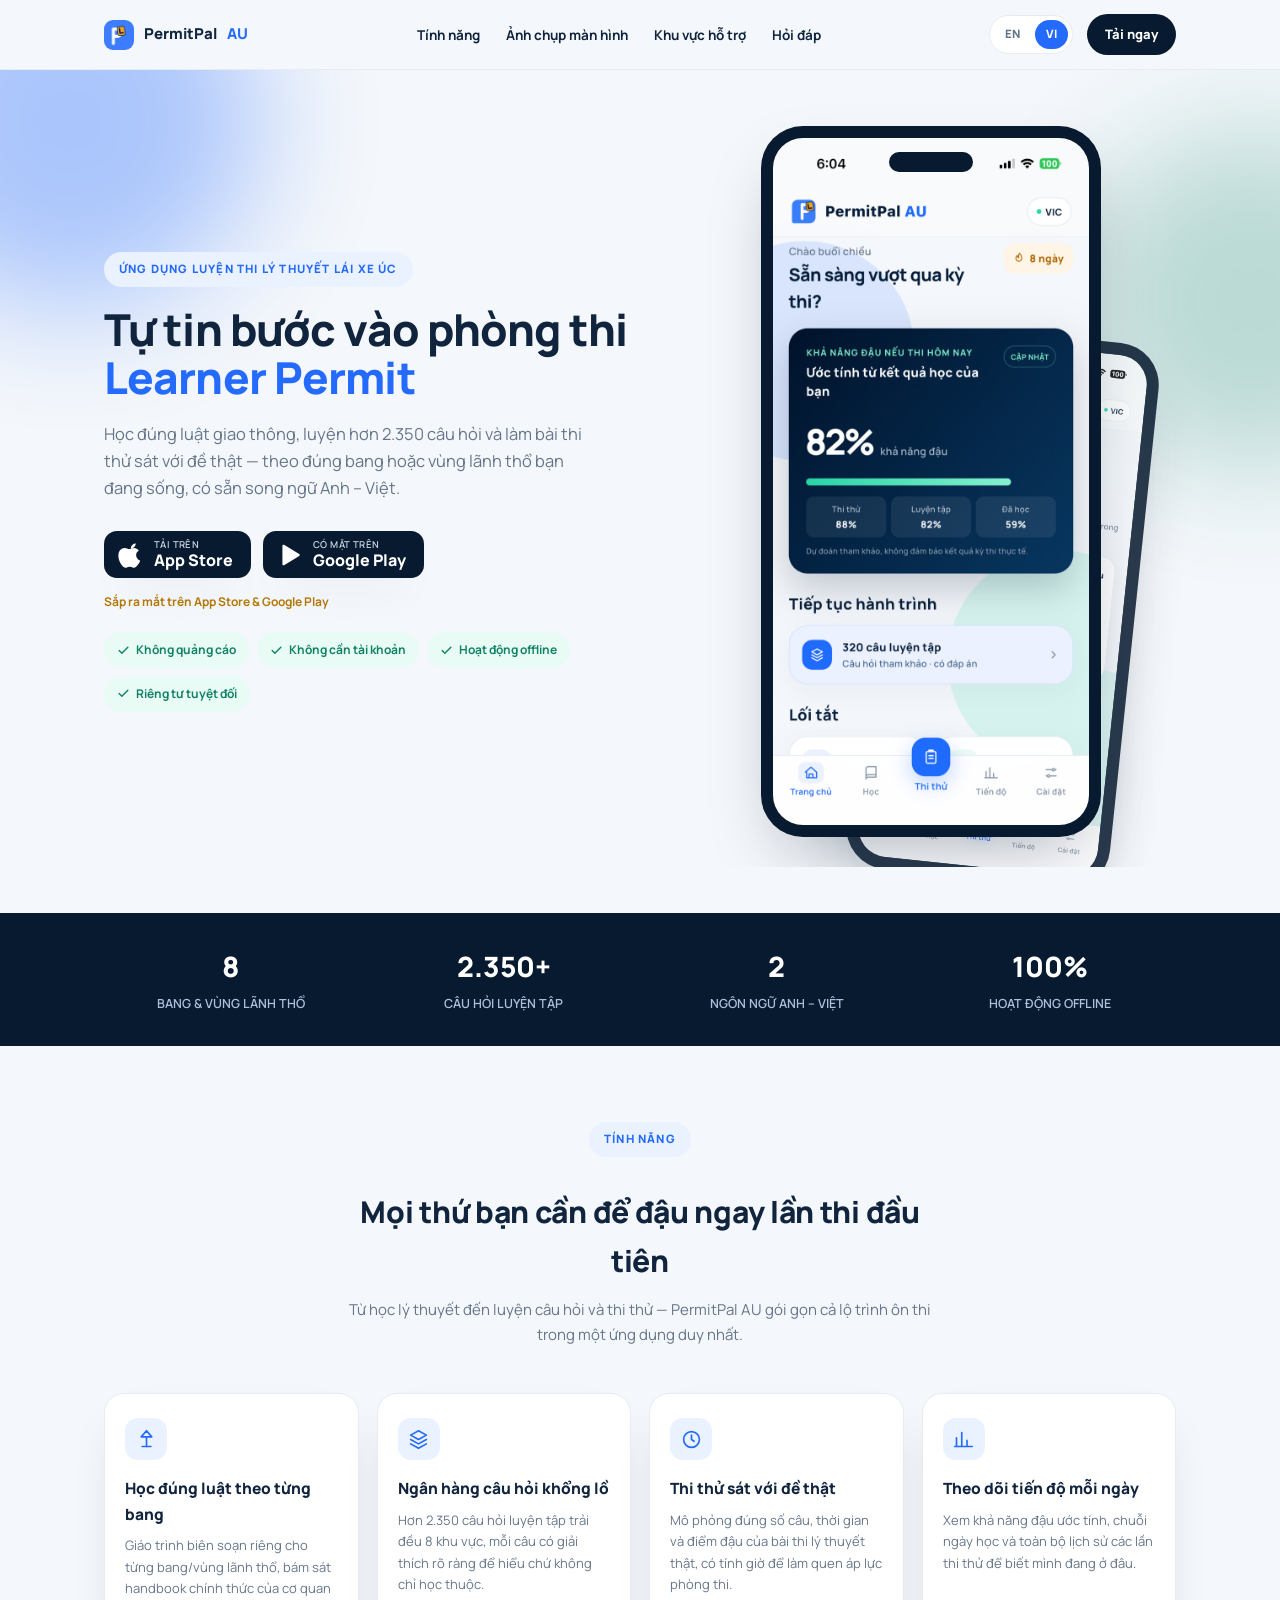
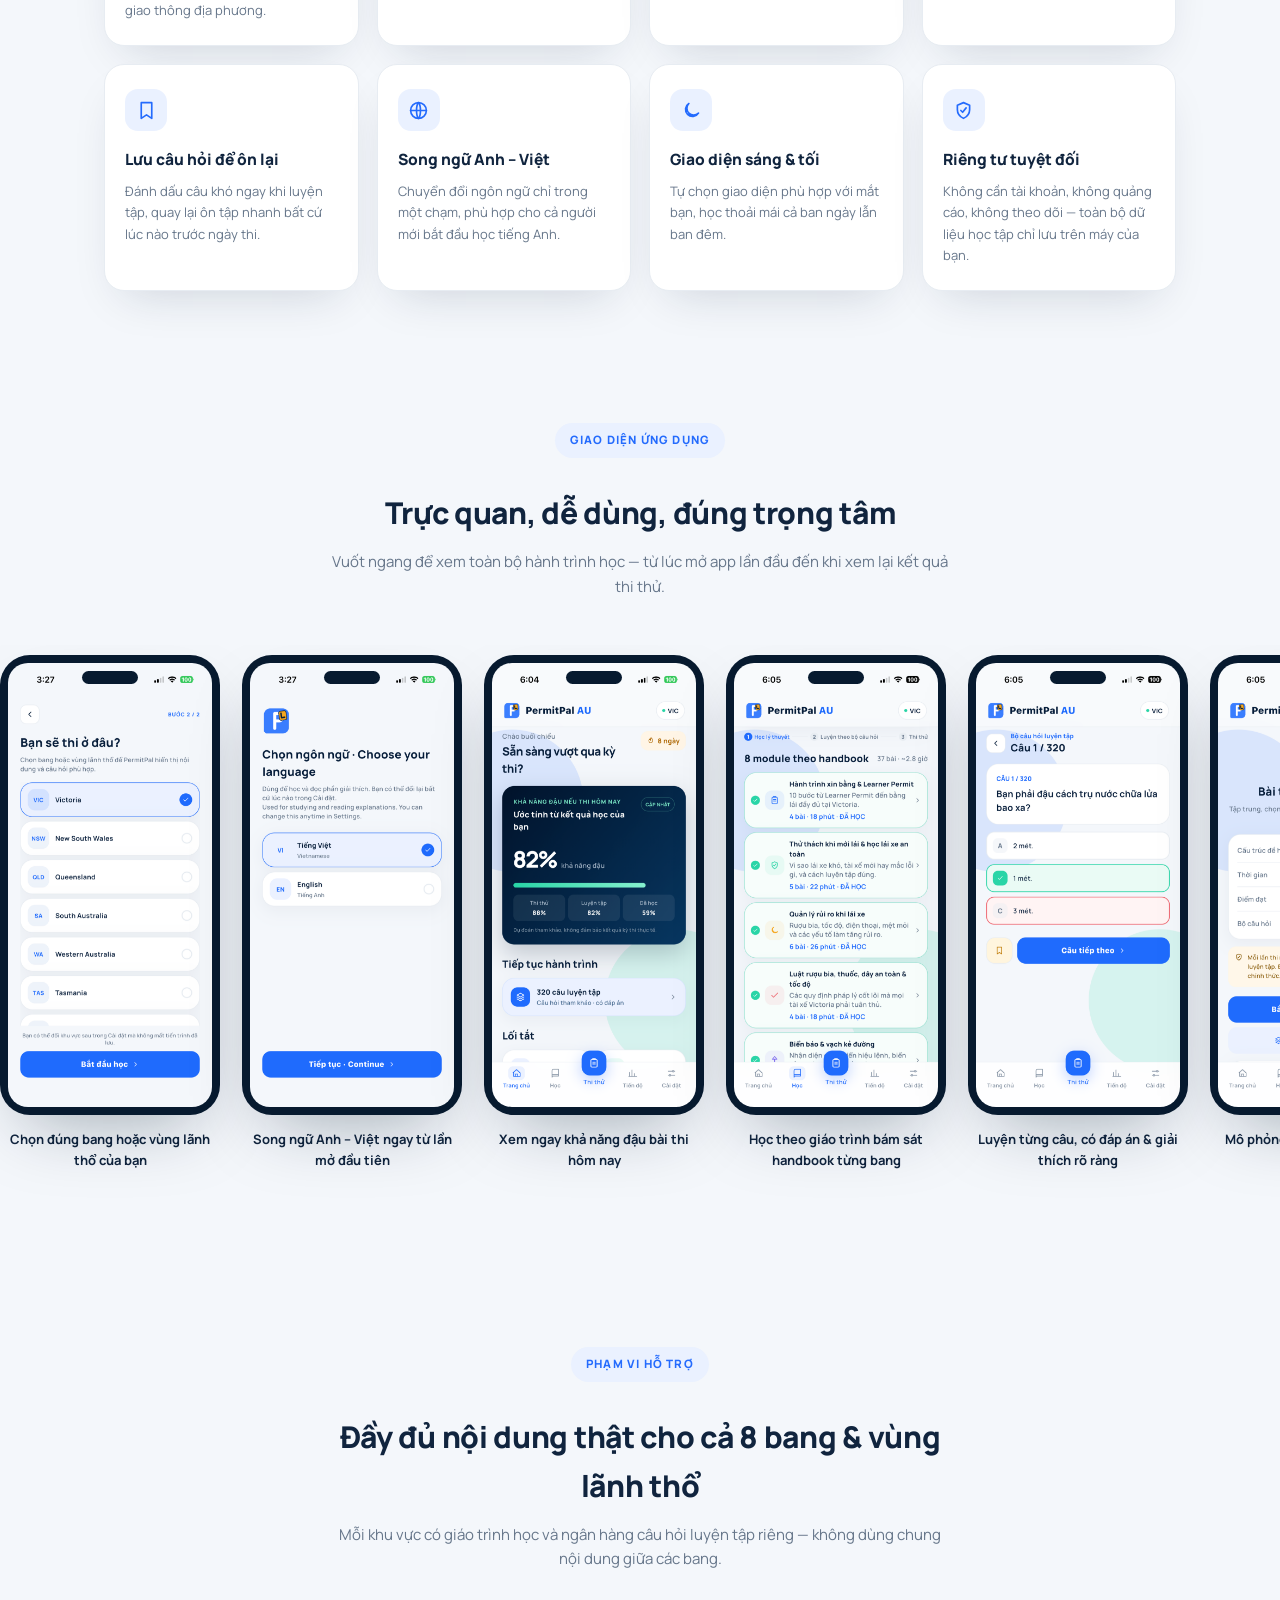
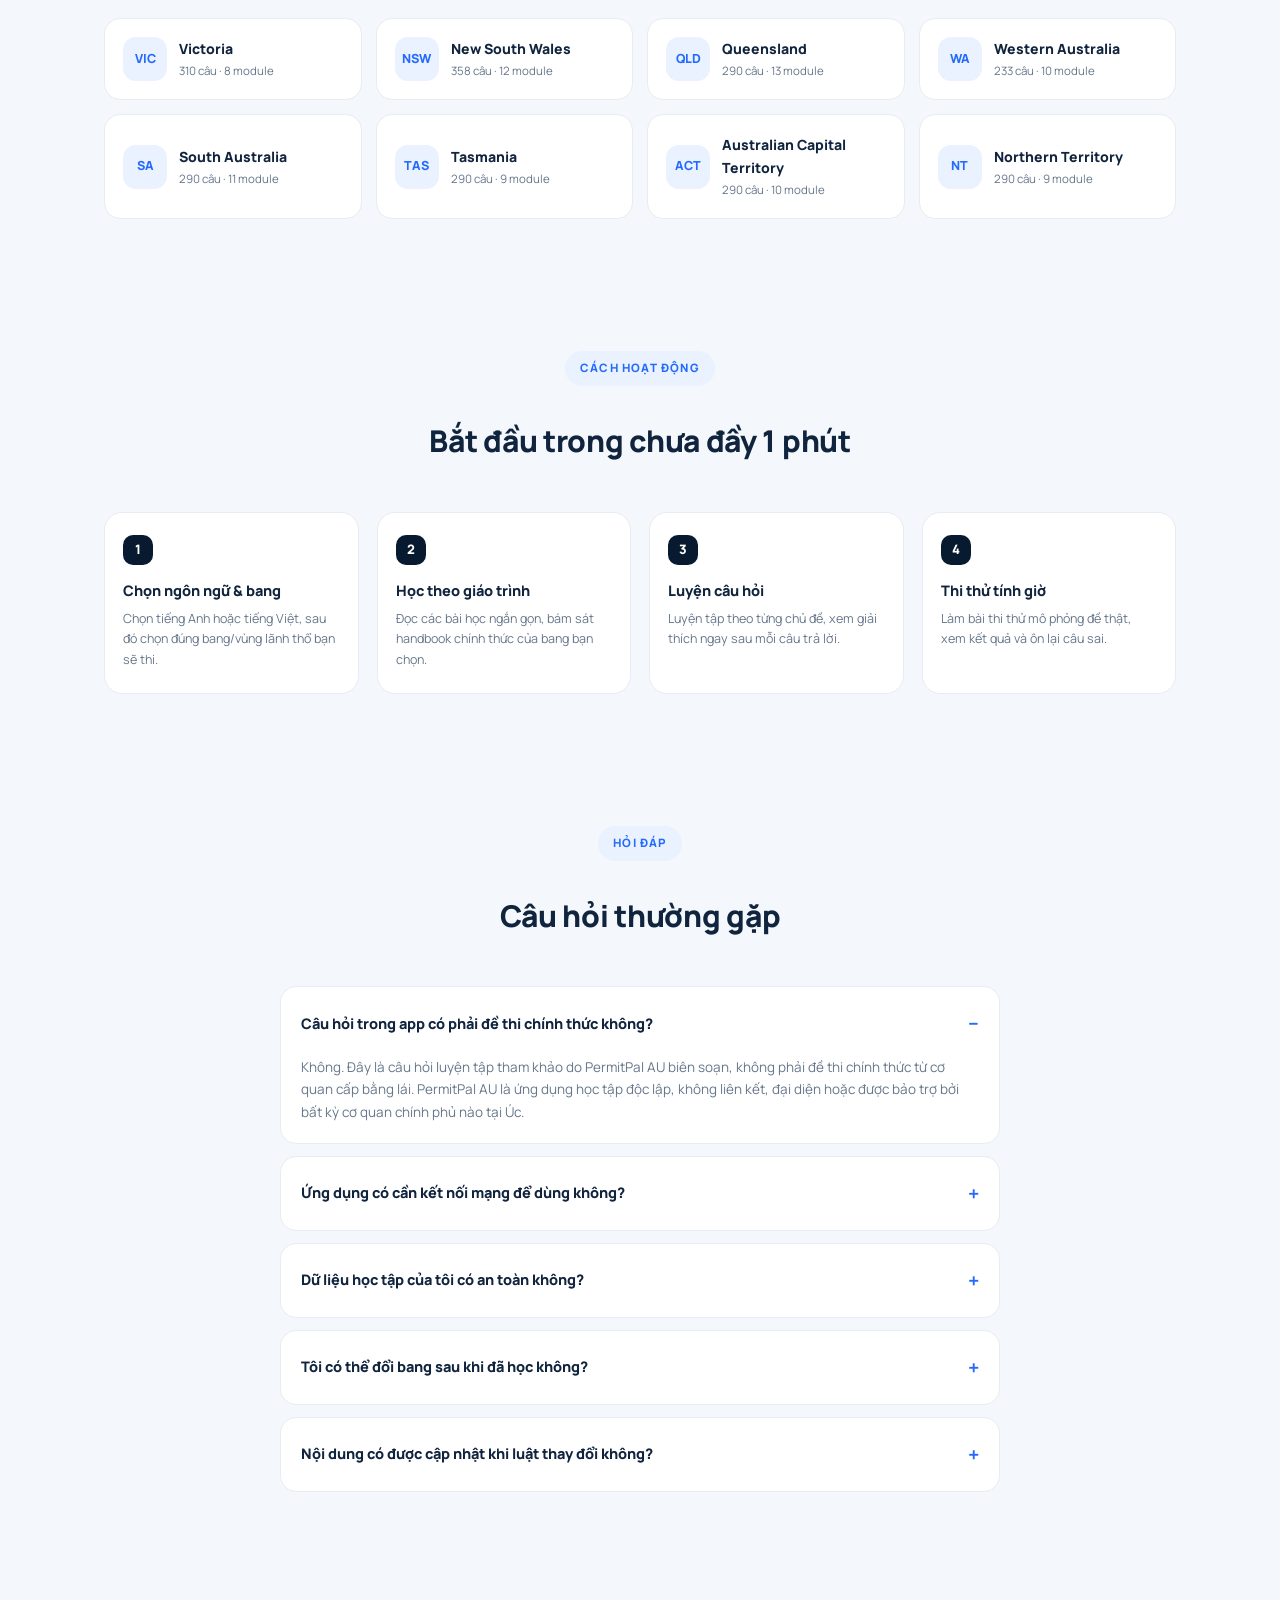
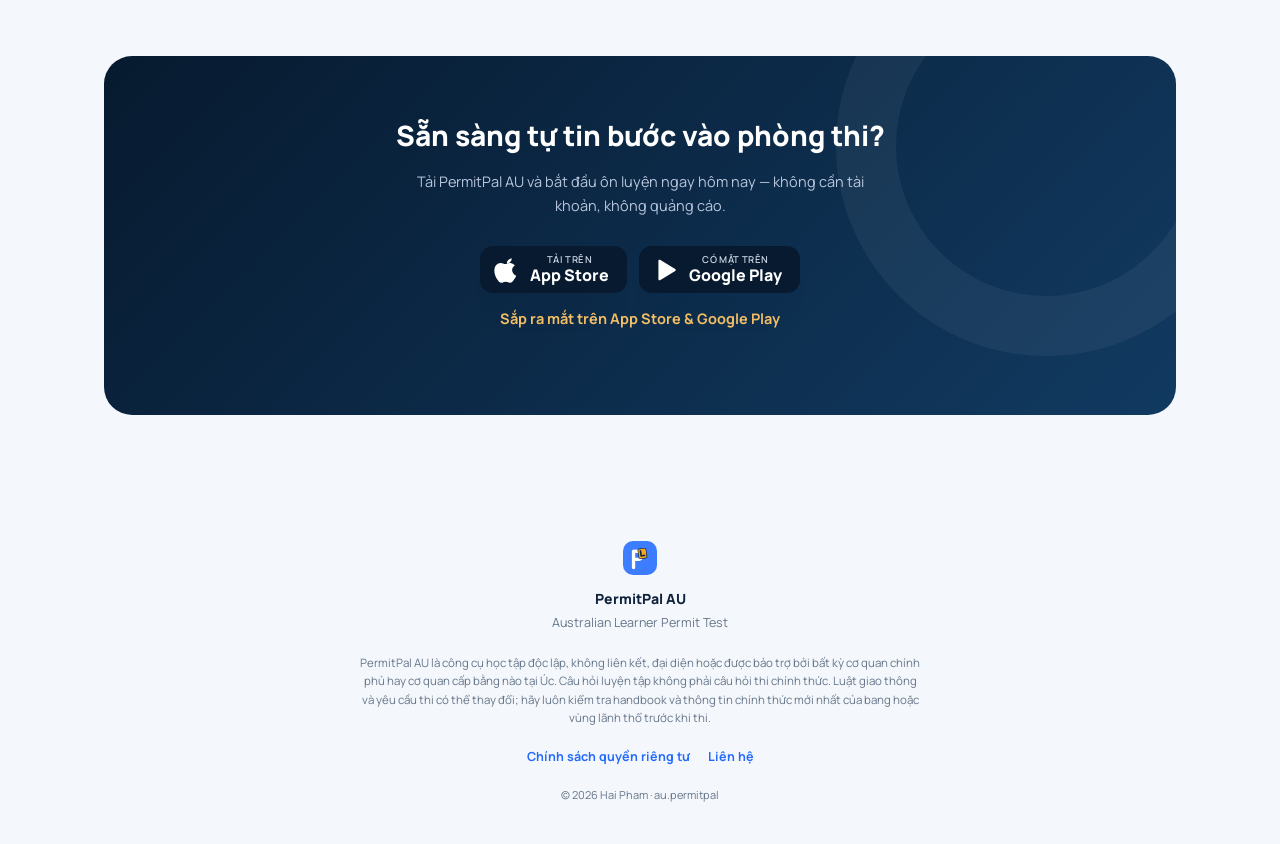
==== vi.html @ e9223318 "Init Landing page" ====
<!doctype html>
<html lang="vi">
  <head>
    <meta charset="UTF-8" />
    <meta name="viewport" content="width=device-width, initial-scale=1.0" />
    <meta
      name="description"
      content="PermitPal AU — ứng dụng học và luyện thi lý thuyết Learner Permit tại Úc, đầy đủ nội dung cho cả 8 bang & vùng lãnh thổ, song ngữ Anh–Việt, hoạt động offline."
    />
    <title>PermitPal AU — Luyện thi Learner Permit Úc, đúng bang, đúng luật</title>
    <link rel="icon" type="image/png" href="assets/logo.png" />
    <link rel="preconnect" href="https://fonts.googleapis.com" />
    <link rel="preconnect" href="https://fonts.gstatic.com" crossorigin />
    <link
      href="https://fonts.googleapis.com/css2?family=Manrope:wght@500;600;700;800&display=swap"
      rel="stylesheet"
    />
    <link rel="stylesheet" href="assets/style.css" />
  </head>
  <body>
    <header class="topbar">
      <div class="topbar-inner">
        <div class="brand">
          <img src="assets/logo.png" alt="PermitPal AU" />
          PermitPal <span class="au">AU</span>
        </div>
        <nav class="topnav">
          <a href="#features">Tính năng</a>
          <a href="#screenshots">Ảnh chụp màn hình</a>
          <a href="#regions">Khu vực hỗ trợ</a>
          <a href="#faq">Hỏi đáp</a>
        </nav>
        <div class="topbar-right">
          <div class="lang-switch">
            <a href="index.html">EN</a>
            <span class="active">VI</span>
          </div>
          <a href="#download" class="cta-small">Tải ngay</a>
        </div>
      </div>
    </header>

    <section class="hero">
      <div class="hero-blob b1"></div>
      <div class="hero-blob b2"></div>
      <div class="wrap hero-inner">
        <div class="hero-copy">
          <div class="eyebrow">ỨNG DỤNG LUYỆN THI LÝ THUYẾT LÁI XE ÚC</div>
          <h1>Tự tin bước vào phòng thi <span class="hl">Learner Permit</span></h1>
          <p class="subtitle">
            Học đúng luật giao thông, luyện hơn 2.350 câu hỏi và làm bài thi
            thử sát với đề thật — theo đúng bang hoặc vùng lãnh thổ bạn đang
            sống, có sẵn song ngữ Anh – Việt.
          </p>

          <div id="download" class="store-row">
            <a class="store-badge" href="#" aria-label="Tải trên App Store">
              <svg viewBox="0 0 24 24" fill="#fff">
                <path
                  d="M16.365 1.43c0 1.14-.462 2.222-1.213 3.03-.826.884-2.166 1.567-3.294 1.478-.135-1.117.45-2.277 1.166-3.043.826-.888 2.303-1.554 3.341-1.465zM20.5 17.2c-.552 1.276-.816 1.846-1.523 2.976-.988 1.58-2.38 3.55-4.107 3.565-1.537.014-1.933-.99-4.02-.978-2.086.012-2.522 1-4.06.985-1.728-.016-3.046-1.79-4.034-3.37C.13 16.32-.44 11.14 1.34 8.36c1.176-1.85 3.04-2.936 4.804-2.936 1.784 0 2.905 1 4.38 1 1.43 0 2.29-1 4.38-1 1.55 0 3.19.847 4.36 2.31-3.836 2.104-3.213 7.58 1.236 9.466z"
                />
              </svg>
              <span class="label">
                <span class="small">Tải trên</span>
                <span class="big">App Store</span>
              </span>
            </a>
            <a class="store-badge" href="#" aria-label="Tải trên Google Play">
              <svg viewBox="0 0 24 24" fill="#fff">
                <path
                  d="M5 3.5v17a1 1 0 0 0 1.5.87l14-8.5a1 1 0 0 0 0-1.74l-14-8.5A1 1 0 0 0 5 3.5Z"
                />
              </svg>
              <span class="label">
                <span class="small">Có mặt trên</span>
                <span class="big">Google Play</span>
              </span>
            </a>
          </div>
          <p class="store-note">Sắp ra mắt trên App Store &amp; Google Play</p>

          <div class="trust-row">
            <span class="trust-pill">
              <svg viewBox="0 0 24 24" fill="none" stroke="currentColor" stroke-width="2.6" stroke-linecap="round" stroke-linejoin="round"><path d="M20 6L9 17l-5-5"/></svg>
              Không quảng cáo
            </span>
            <span class="trust-pill">
              <svg viewBox="0 0 24 24" fill="none" stroke="currentColor" stroke-width="2.6" stroke-linecap="round" stroke-linejoin="round"><path d="M20 6L9 17l-5-5"/></svg>
              Không cần tài khoản
            </span>
            <span class="trust-pill">
              <svg viewBox="0 0 24 24" fill="none" stroke="currentColor" stroke-width="2.6" stroke-linecap="round" stroke-linejoin="round"><path d="M20 6L9 17l-5-5"/></svg>
              Hoạt động offline
            </span>
            <span class="trust-pill">
              <svg viewBox="0 0 24 24" fill="none" stroke="currentColor" stroke-width="2.6" stroke-linecap="round" stroke-linejoin="round"><path d="M20 6L9 17l-5-5"/></svg>
              Riêng tư tuyệt đối
            </span>
          </div>
        </div>

        <div class="hero-visual">
          <div class="phone-stack">
            <div class="phone behind">
              <img src="assets/screenshots-vi/exam.png" alt="Màn hình thi thử PermitPal AU" />
            </div>
            <div class="phone front">
              <img src="assets/screenshots-vi/home.png" alt="Màn hình trang chủ PermitPal AU với khả năng đậu ước tính" />
            </div>
          </div>
        </div>
      </div>
    </section>

    <div class="stats-strip">
      <div class="wrap">
        <div class="stat-item"><strong>8</strong><span>BANG &amp; VÙNG LÃNH THỔ</span></div>
        <div class="stat-item"><strong>2.350+</strong><span>CÂU HỎI LUYỆN TẬP</span></div>
        <div class="stat-item"><strong>2</strong><span>NGÔN NGỮ ANH – VIỆT</span></div>
        <div class="stat-item"><strong>100%</strong><span>HOẠT ĐỘNG OFFLINE</span></div>
      </div>
    </div>

    <section class="section" id="features">
      <div class="wrap">
        <div class="section-head">
          <div class="eyebrow">TÍNH NĂNG</div>
          <h2>Mọi thứ bạn cần để đậu ngay lần thi đầu tiên</h2>
          <p>
            Từ học lý thuyết đến luyện câu hỏi và thi thử — PermitPal AU gói
            gọn cả lộ trình ôn thi trong một ứng dụng duy nhất.
          </p>
        </div>
        <div class="feature-grid">
          <div class="feature-card">
            <div class="icon-chip">
              <svg viewBox="0 0 24 24" fill="none" stroke="currentColor" stroke-width="1.9" stroke-linecap="round" stroke-linejoin="round"><path d="M7 20h10M12 20V9"/><path d="m12 2 6 7H6l6-7Z"/></svg>
            </div>
            <h3>Học đúng luật theo từng bang</h3>
            <p>Giáo trình biên soạn riêng cho từng bang/vùng lãnh thổ, bám sát handbook chính thức của cơ quan giao thông địa phương.</p>
          </div>
          <div class="feature-card">
            <div class="icon-chip">
              <svg viewBox="0 0 24 24" fill="none" stroke="currentColor" stroke-width="1.9" stroke-linecap="round" stroke-linejoin="round"><path d="m12 2 9 5-9 5-9-5 9-5Z"/><path d="m3 12 9 5 9-5M3 17l9 5 9-5"/></svg>
            </div>
            <h3>Ngân hàng câu hỏi khổng lồ</h3>
            <p>Hơn 2.350 câu hỏi luyện tập trải đều 8 khu vực, mỗi câu có giải thích rõ ràng để hiểu chứ không chỉ học thuộc.</p>
          </div>
          <div class="feature-card">
            <div class="icon-chip">
              <svg viewBox="0 0 24 24" fill="none" stroke="currentColor" stroke-width="1.9" stroke-linecap="round" stroke-linejoin="round"><circle cx="12" cy="12" r="9"/><path d="M12 7v5l3 2"/></svg>
            </div>
            <h3>Thi thử sát với đề thật</h3>
            <p>Mô phỏng đúng số câu, thời gian và điểm đậu của bài thi lý thuyết thật, có tính giờ để làm quen áp lực phòng thi.</p>
          </div>
          <div class="feature-card">
            <div class="icon-chip">
              <svg viewBox="0 0 24 24" fill="none" stroke="currentColor" stroke-width="1.9" stroke-linecap="round" stroke-linejoin="round"><path d="M4 20V10M10 20V4M16 20v-7M22 20H2"/></svg>
            </div>
            <h3>Theo dõi tiến độ mỗi ngày</h3>
            <p>Xem khả năng đậu ước tính, chuỗi ngày học và toàn bộ lịch sử các lần thi thử để biết mình đang ở đâu.</p>
          </div>
          <div class="feature-card">
            <div class="icon-chip">
              <svg viewBox="0 0 24 24" fill="none" stroke="currentColor" stroke-width="1.9" stroke-linecap="round" stroke-linejoin="round"><path d="M6 3h12v18l-6-4-6 4V3Z"/></svg>
            </div>
            <h3>Lưu câu hỏi để ôn lại</h3>
            <p>Đánh dấu câu khó ngay khi luyện tập, quay lại ôn tập nhanh bất cứ lúc nào trước ngày thi.</p>
          </div>
          <div class="feature-card">
            <div class="icon-chip">
              <svg viewBox="0 0 24 24" fill="none" stroke="currentColor" stroke-width="1.9" stroke-linecap="round" stroke-linejoin="round"><circle cx="12" cy="12" r="9"/><path d="M3 12h18M12 3c3 3 3 15 0 18M12 3c-3 3-3 15 0 18"/></svg>
            </div>
            <h3>Song ngữ Anh – Việt</h3>
            <p>Chuyển đổi ngôn ngữ chỉ trong một chạm, phù hợp cho cả người mới bắt đầu học tiếng Anh.</p>
          </div>
          <div class="feature-card">
            <div class="icon-chip">
              <svg viewBox="0 0 24 24" fill="none" stroke="currentColor" stroke-width="1.9" stroke-linecap="round" stroke-linejoin="round"><path d="M20 15A8 8 0 1 1 9 4a7 7 0 0 0 11 11Z"/></svg>
            </div>
            <h3>Giao diện sáng &amp; tối</h3>
            <p>Tự chọn giao diện phù hợp với mắt bạn, học thoải mái cả ban ngày lẫn ban đêm.</p>
          </div>
          <div class="feature-card">
            <div class="icon-chip">
              <svg viewBox="0 0 24 24" fill="none" stroke="currentColor" stroke-width="1.9" stroke-linecap="round" stroke-linejoin="round"><path d="M12 3 5 6v5c0 5 3 8 7 10 4-2 7-5 7-10V6l-7-3Z"/><path d="m9 12 2 2 4-5"/></svg>
            </div>
            <h3>Riêng tư tuyệt đối</h3>
            <p>Không cần tài khoản, không quảng cáo, không theo dõi — toàn bộ dữ liệu học tập chỉ lưu trên máy của bạn.</p>
          </div>
        </div>
      </div>
    </section>

    <section class="section tight" id="screenshots">
      <div class="wrap">
        <div class="section-head">
          <div class="eyebrow">GIAO DIỆN ỨNG DỤNG</div>
          <h2>Trực quan, dễ dùng, đúng trọng tâm</h2>
          <p>Vuốt ngang để xem toàn bộ hành trình học — từ lúc mở app lần đầu đến khi xem lại kết quả thi thử.</p>
        </div>
      </div>
      <div class="showcase-scroll">
        <div class="showcase-item">
          <div class="phone"><img src="assets/screenshots-vi/region.png" alt="Chọn bang hoặc vùng lãnh thổ" /></div>
          <p>Chọn đúng bang hoặc vùng lãnh thổ của bạn</p>
        </div>
        <div class="showcase-item">
          <div class="phone"><img src="assets/screenshots-vi/language.png" alt="Chọn ngôn ngữ Anh hoặc Việt" /></div>
          <p>Song ngữ Anh – Việt ngay từ lần mở đầu tiên</p>
        </div>
        <div class="showcase-item">
          <div class="phone"><img src="assets/screenshots-vi/home.png" alt="Trang chủ hiển thị khả năng đậu" /></div>
          <p>Xem ngay khả năng đậu bài thi hôm nay</p>
        </div>
        <div class="showcase-item">
          <div class="phone"><img src="assets/screenshots-vi/learn.png" alt="Giáo trình học theo module" /></div>
          <p>Học theo giáo trình bám sát handbook từng bang</p>
        </div>
        <div class="showcase-item">
          <div class="phone"><img src="assets/screenshots-vi/question.png" alt="Câu hỏi luyện tập có đáp án" /></div>
          <p>Luyện từng câu, có đáp án &amp; giải thích rõ ràng</p>
        </div>
        <div class="showcase-item">
          <div class="phone"><img src="assets/screenshots-vi/exam.png" alt="Màn hình bắt đầu thi thử" /></div>
          <p>Mô phỏng đúng cấu trúc đề thi thật</p>
        </div>
        <div class="showcase-item">
          <div class="phone"><img src="assets/screenshots-vi/examtimer.png" alt="Làm bài thi thử có tính giờ" /></div>
          <p>Làm bài có tính giờ như thi thật</p>
        </div>
        <div class="showcase-item">
          <div class="phone"><img src="assets/screenshots-vi/history.png" alt="Lịch sử các lần thi thử" /></div>
          <p>Lưu lại toàn bộ lịch sử các lần thi thử</p>
        </div>
        <div class="showcase-item">
          <div class="phone"><img src="assets/screenshots-vi/progress.png" alt="Theo dõi tiến độ học tập" /></div>
          <p>Theo dõi tiến độ học mỗi ngày</p>
        </div>
        <div class="showcase-item">
          <div class="phone"><img src="assets/screenshots-vi/settings.png" alt="Cài đặt và quyền riêng tư" /></div>
          <p>Dữ liệu chỉ lưu trên máy — không tài khoản, không quảng cáo</p>
        </div>
      </div>
    </section>

    <section class="section" id="regions">
      <div class="wrap">
        <div class="section-head">
          <div class="eyebrow">PHẠM VI HỖ TRỢ</div>
          <h2>Đầy đủ nội dung thật cho cả 8 bang &amp; vùng lãnh thổ</h2>
          <p>Mỗi khu vực có giáo trình học và ngân hàng câu hỏi luyện tập riêng — không dùng chung nội dung giữa các bang.</p>
        </div>
        <div class="region-grid">
          <div class="region-chip"><div class="code">VIC</div><div><div class="name">Victoria</div><div class="meta">310 câu · 8 module</div></div></div>
          <div class="region-chip"><div class="code">NSW</div><div><div class="name">New South Wales</div><div class="meta">358 câu · 12 module</div></div></div>
          <div class="region-chip"><div class="code">QLD</div><div><div class="name">Queensland</div><div class="meta">290 câu · 13 module</div></div></div>
          <div class="region-chip"><div class="code">WA</div><div><div class="name">Western Australia</div><div class="meta">233 câu · 10 module</div></div></div>
          <div class="region-chip"><div class="code">SA</div><div><div class="name">South Australia</div><div class="meta">290 câu · 11 module</div></div></div>
          <div class="region-chip"><div class="code">TAS</div><div><div class="name">Tasmania</div><div class="meta">290 câu · 9 module</div></div></div>
          <div class="region-chip"><div class="code">ACT</div><div><div class="name">Australian Capital Territory</div><div class="meta">290 câu · 10 module</div></div></div>
          <div class="region-chip"><div class="code">NT</div><div><div class="name">Northern Territory</div><div class="meta">290 câu · 9 module</div></div></div>
        </div>
      </div>
    </section>

    <section class="section tight">
      <div class="wrap">
        <div class="section-head">
          <div class="eyebrow">CÁCH HOẠT ĐỘNG</div>
          <h2>Bắt đầu trong chưa đầy 1 phút</h2>
        </div>
        <div class="steps">
          <div class="step-card">
            <div class="num">1</div>
            <h3>Chọn ngôn ngữ &amp; bang</h3>
            <p>Chọn tiếng Anh hoặc tiếng Việt, sau đó chọn đúng bang/vùng lãnh thổ bạn sẽ thi.</p>
          </div>
          <div class="step-card">
            <div class="num">2</div>
            <h3>Học theo giáo trình</h3>
            <p>Đọc các bài học ngắn gọn, bám sát handbook chính thức của bang bạn chọn.</p>
          </div>
          <div class="step-card">
            <div class="num">3</div>
            <h3>Luyện câu hỏi</h3>
            <p>Luyện tập theo từng chủ đề, xem giải thích ngay sau mỗi câu trả lời.</p>
          </div>
          <div class="step-card">
            <div class="num">4</div>
            <h3>Thi thử tính giờ</h3>
            <p>Làm bài thi thử mô phỏng đề thật, xem kết quả và ôn lại câu sai.</p>
          </div>
        </div>
      </div>
    </section>

    <section class="section" id="faq">
      <div class="wrap">
        <div class="section-head">
          <div class="eyebrow">HỎI ĐÁP</div>
          <h2>Câu hỏi thường gặp</h2>
        </div>
        <div class="faq-list">
          <details class="faq-item" open>
            <summary>Câu hỏi trong app có phải đề thi chính thức không?</summary>
            <p>Không. Đây là câu hỏi luyện tập tham khảo do PermitPal AU biên soạn, không phải đề thi chính thức từ cơ quan cấp bằng lái. PermitPal AU là ứng dụng học tập độc lập, không liên kết, đại diện hoặc được bảo trợ bởi bất kỳ cơ quan chính phủ nào tại Úc.</p>
          </details>
          <details class="faq-item">
            <summary>Ứng dụng có cần kết nối mạng để dùng không?</summary>
            <p>Không. Toàn bộ nội dung học và ngân hàng câu hỏi được đóng gói sẵn trong ứng dụng ngay từ lúc cài đặt, hoạt động hoàn toàn ngoại tuyến — kể cả khi máy ở chế độ máy bay.</p>
          </details>
          <details class="faq-item">
            <summary>Dữ liệu học tập của tôi có an toàn không?</summary>
            <p>Có. Mọi tiến độ, câu đã lưu và kết quả thi chỉ lưu trên chính thiết bị của bạn — không có máy chủ nào lưu trữ hay theo dõi dữ liệu này. Xem chi tiết tại <a href="https://pnhai.github.io/apps/permitpal.au/privacy-policy.html" target="_blank" rel="noopener">Chính sách quyền riêng tư</a>.</p>
          </details>
          <details class="faq-item">
            <summary>Tôi có thể đổi bang sau khi đã học không?</summary>
            <p>Có. Bạn có thể đổi bang/vùng lãnh thổ bất cứ lúc nào trong mục Cài đặt mà không mất tiến độ đã học ở bang cũ.</p>
          </details>
          <details class="faq-item">
            <summary>Nội dung có được cập nhật khi luật thay đổi không?</summary>
            <p>Có. Chúng tôi cập nhật ngân hàng câu hỏi và nội dung học khi có thay đổi từ nguồn chính thức của từng bang/vùng lãnh thổ.</p>
          </details>
        </div>
      </div>
    </section>

    <section class="section">
      <div class="wrap">
        <div class="final-cta">
          <h2>Sẵn sàng tự tin bước vào phòng thi?</h2>
          <p>Tải PermitPal AU và bắt đầu ôn luyện ngay hôm nay — không cần tài khoản, không quảng cáo.</p>
          <div class="store-row">
            <a class="store-badge" href="#" aria-label="Tải trên App Store">
              <svg viewBox="0 0 24 24" fill="#fff">
                <path
                  d="M16.365 1.43c0 1.14-.462 2.222-1.213 3.03-.826.884-2.166 1.567-3.294 1.478-.135-1.117.45-2.277 1.166-3.043.826-.888 2.303-1.554 3.341-1.465zM20.5 17.2c-.552 1.276-.816 1.846-1.523 2.976-.988 1.58-2.38 3.55-4.107 3.565-1.537.014-1.933-.99-4.02-.978-2.086.012-2.522 1-4.06.985-1.728-.016-3.046-1.79-4.034-3.37C.13 16.32-.44 11.14 1.34 8.36c1.176-1.85 3.04-2.936 4.804-2.936 1.784 0 2.905 1 4.38 1 1.43 0 2.29-1 4.38-1 1.55 0 3.19.847 4.36 2.31-3.836 2.104-3.213 7.58 1.236 9.466z"
                />
              </svg>
              <span class="label">
                <span class="small">Tải trên</span>
                <span class="big">App Store</span>
              </span>
            </a>
            <a class="store-badge" href="#" aria-label="Tải trên Google Play">
              <svg viewBox="0 0 24 24" fill="#fff">
                <path
                  d="M5 3.5v17a1 1 0 0 0 1.5.87l14-8.5a1 1 0 0 0 0-1.74l-14-8.5A1 1 0 0 0 5 3.5Z"
                />
              </svg>
              <span class="label">
                <span class="small">Có mặt trên</span>
                <span class="big">Google Play</span>
              </span>
            </a>
          </div>
          <p class="store-note light">Sắp ra mắt trên App Store &amp; Google Play</p>
        </div>
      </div>
    </section>

    <footer>
      <div class="wrap">
        <img class="logo" src="assets/logo.png" alt="PermitPal AU" />
        <div class="app-name">PermitPal AU</div>
        <div class="tag">Australian Learner Permit Test</div>
        <p class="disclaimer">
          PermitPal AU là công cụ học tập độc lập, không liên kết, đại diện
          hoặc được bảo trợ bởi bất kỳ cơ quan chính phủ hay cơ quan cấp bằng
          nào tại Úc. Câu hỏi luyện tập không phải câu hỏi thi chính thức.
          Luật giao thông và yêu cầu thi có thể thay đổi; hãy luôn kiểm tra
          handbook và thông tin chính thức mới nhất của bang hoặc vùng lãnh
          thổ trước khi thi.
        </p>
        <div class="links">
          <a href="https://pnhai.github.io/apps/permitpal.au/privacy-policy.html" target="_blank" rel="noopener">Chính sách quyền riêng tư</a>
          <a href="mailto:haiphamcr@gmail.com">Liên hệ</a>
        </div>
        <div class="copyright">© 2026 Hai Pham · au.permitpal</div>
      </div>
    </footer>
  </body>
</html>
---- assets/style.css ----
:root {
  --bg: #f4f7fb;
  --surface: #ffffff;
  --ink: #10243e;
  --muted: #66768a;
  --line: #e7ecf2;
  --blue: #246bfd;
  --blue2: #eaf1ff;
  --mint: #118365;
  --mint2: #e9fbf5;
  --amber: #b5790a;
  --amber2: #fdf1dd;
  --red: #ef5d67;
  --navy: #071a2f;
  --navy2: #113a61;
  --shadow: 0 20px 45px -20px rgba(16, 36, 62, 0.18);
  --shadow-lg: 0 30px 70px -25px rgba(7, 26, 47, 0.35);
}
@media (prefers-color-scheme: dark) {
  :root:not([data-theme="light"]) {
    --bg: #07111f;
    --surface: #101f31;
    --ink: #edf4fc;
    --muted: #91a2b7;
    --line: #24374c;
    --blue: #5b8cff;
    --blue2: #162d4e;
    --mint: #35d6a5;
    --mint2: #102f2c;
    --amber: #f5c065;
    --amber2: #2c2410;
    --red: #ff8790;
    --navy: #0b1827;
    --navy2: #0f2c49;
    --shadow: 0 20px 45px -20px rgba(0, 0, 0, 0.55);
    --shadow-lg: 0 30px 70px -25px rgba(0, 0, 0, 0.6);
  }
}
:root[data-theme="dark"] {
  --bg: #07111f;
  --surface: #101f31;
  --ink: #edf4fc;
  --muted: #91a2b7;
  --line: #24374c;
  --blue: #5b8cff;
  --blue2: #162d4e;
  --mint: #35d6a5;
  --mint2: #102f2c;
  --amber: #f5c065;
  --amber2: #2c2410;
  --red: #ff8790;
  --navy: #0b1827;
  --navy2: #0f2c49;
  --shadow: 0 20px 45px -20px rgba(0, 0, 0, 0.55);
  --shadow-lg: 0 30px 70px -25px rgba(0, 0, 0, 0.6);
}

* { box-sizing: border-box; }
html { scroll-behavior: smooth; }

body {
  margin: 0;
  background: var(--bg);
  color: var(--ink);
  font-family: "Manrope", -apple-system, BlinkMacSystemFont, "Segoe UI", Roboto, Arial, sans-serif;
  line-height: 1.65;
  -webkit-font-smoothing: antialiased;
  overflow-x: hidden;
}

a { color: var(--blue); font-weight: 700; text-decoration: none; }
a:hover { text-decoration: underline; }
img { max-width: 100%; display: block; }

.wrap { max-width: 1120px; margin: 0 auto; padding: 0 24px; }

/* ---------- topbar ---------- */
.topbar {
  position: sticky;
  top: 0;
  z-index: 30;
  backdrop-filter: blur(10px);
  background: color-mix(in srgb, var(--bg) 86%, transparent);
  border-bottom: 1px solid var(--line);
}
.topbar-inner {
  max-width: 1120px;
  margin: 0 auto;
  padding: 14px 24px;
  display: flex;
  align-items: center;
  justify-content: space-between;
  gap: 16px;
}
.brand { display: flex; align-items: center; gap: 10px; font-weight: 800; font-size: 15px; }
.brand img { width: 30px; height: 30px; border-radius: 9px; }
.brand .au { color: var(--blue); }
.topnav { display: flex; align-items: center; gap: 26px; }
.topnav a { color: var(--ink); font-size: 13.5px; font-weight: 700; }
.topnav a:hover { color: var(--blue); text-decoration: none; }
.topbar-right { display: flex; align-items: center; gap: 14px; }
.lang-switch {
  display: flex;
  align-items: center;
  gap: 4px;
  background: var(--surface);
  border: 1px solid var(--line);
  border-radius: 999px;
  padding: 4px;
}
.lang-switch a, .lang-switch span {
  font-size: 11.5px;
  font-weight: 800;
  padding: 5px 11px;
  border-radius: 999px;
  color: var(--muted);
}
.lang-switch .active { background: var(--blue); color: #fff; }
.lang-switch a:hover { text-decoration: none; background: var(--blue2); color: var(--blue); }
.topbar .cta-small {
  background: var(--navy);
  color: #fff;
  font-size: 13px;
  font-weight: 800;
  padding: 10px 18px;
  border-radius: 999px;
}
.topbar .cta-small:hover { text-decoration: none; opacity: .9; }
@media (max-width: 760px) {
  .topnav { display: none; }
}
@media (max-width: 420px) {
  .topbar-inner { padding: 12px 16px; gap: 8px; }
  .brand { font-size: 13px; gap: 7px; }
  .brand img { width: 26px; height: 26px; }
  .topbar-right { gap: 8px; }
  .lang-switch a, .lang-switch span { padding: 5px 8px; font-size: 10.5px; }
  .topbar .cta-small { padding: 9px 13px; font-size: 12px; }
}

/* ---------- hero ---------- */
.hero { padding: 56px 0 30px; position: relative; overflow: hidden; }
.hero-blob {
  position: absolute;
  border-radius: 50%;
  filter: blur(60px);
  opacity: .35;
  z-index: 0;
}
.hero-blob.b1 { width: 380px; height: 380px; background: var(--blue); top: -140px; left: -120px; }
.hero-blob.b2 { width: 340px; height: 340px; background: var(--mint); top: 60px; right: -140px; opacity: .25; }
.hero-inner {
  position: relative;
  z-index: 1;
  display: grid;
  grid-template-columns: 1.05fr 0.95fr;
  gap: 40px;
  align-items: center;
}
/* Grid items default to min-width:auto (= their content's min-content width),
   which stops them shrinking below that and forces the row to overflow
   instead of wrapping text on narrow screens. min-width:0 lets them shrink. */
.hero-inner > div { min-width: 0; }
@media (max-width: 900px) {
  .hero-inner { grid-template-columns: minmax(0, 1fr); text-align: center; }
  .hero-blob.b2 { display: none; }
}

.eyebrow {
  display: inline-flex;
  align-items: center;
  gap: 6px;
  font-size: 11.5px;
  font-weight: 800;
  letter-spacing: 1.2px;
  color: var(--blue);
  background: var(--blue2);
  padding: 8px 15px;
  border-radius: 999px;
  margin-bottom: 18px;
}
.hero h1 {
  font-size: 44px;
  font-weight: 800;
  line-height: 1.1;
  letter-spacing: -0.02em;
  margin: 0 0 18px;
}
.hero h1 .hl { color: var(--blue); }
.hero .subtitle {
  font-size: 16.5px;
  color: var(--muted);
  max-width: 480px;
  margin: 0 0 30px;
}
@media (max-width: 900px) {
  .hero h1 { font-size: 34px; }
  .hero .subtitle { margin: 0 auto 30px; }
}

.store-row { display: flex; gap: 12px; flex-wrap: wrap; margin-bottom: 14px; }
@media (max-width: 900px) { .store-row { justify-content: center; } }

.store-badge {
  display: inline-flex;
  align-items: center;
  gap: 10px;
  background: var(--navy);
  color: #fff;
  border-radius: 13px;
  padding: 9px 18px 9px 14px;
  box-shadow: var(--shadow);
  transition: transform .15s ease, opacity .15s ease;
  position: relative;
}
.store-badge:hover { transform: translateY(-2px); text-decoration: none; opacity: .92; }
.store-badge svg { width: 26px; height: 26px; flex: none; }
.store-badge .label { display: flex; flex-direction: column; line-height: 1.15; }
.store-badge .label .small { font-size: 9.5px; font-weight: 600; color: #c9d4e3; text-transform: uppercase; letter-spacing: .4px; }
.store-badge .label .big { font-size: 16px; font-weight: 800; }
.store-note {
  font-size: 12px;
  font-weight: 700;
  color: var(--amber);
  margin: 2px 0 0;
}
.store-note.light { color: #f5c065; }
@media (max-width: 900px) { .store-note { text-align: center; } }

.trust-row {
  display: flex;
  flex-wrap: wrap;
  gap: 8px;
  margin-top: 20px;
}
@media (max-width: 900px) { .trust-row { justify-content: center; } }
.trust-pill {
  display: flex;
  align-items: center;
  gap: 6px;
  font-size: 12px;
  font-weight: 700;
  color: var(--mint);
  background: var(--mint2);
  padding: 8px 13px;
  border-radius: 999px;
}
.trust-pill svg { width: 13px; height: 13px; flex: none; }

/* ---------- phone frame ---------- */
.hero-visual { position: relative; display: flex; justify-content: center; }
.phone-stack { position: relative; width: 100%; max-width: 340px; }
.phone {
  position: relative;
  background: var(--navy);
  border-radius: 42px;
  padding: 12px;
  box-shadow: var(--shadow-lg);
}
.phone img { border-radius: 30px; display: block; width: 100%; }
.phone::before {
  content: "";
  position: absolute;
  top: 26px;
  left: 50%;
  transform: translateX(-50%);
  width: 84px;
  height: 20px;
  background: var(--navy);
  border-radius: 999px;
  z-index: 2;
}
.phone.behind {
  position: absolute;
  width: 78%;
  right: -10%;
  bottom: -6%;
  z-index: 0;
  opacity: .85;
  transform: rotate(6deg);
}
.phone.front { position: relative; z-index: 1; }

/* ---------- stats strip ---------- */
.stats-strip {
  background: var(--navy);
  color: #fff;
  padding: 30px 0;
  margin-top: 46px;
}
.stats-strip .wrap {
  display: grid;
  grid-template-columns: repeat(4, 1fr);
  gap: 20px;
  text-align: center;
}
@media (max-width: 700px) {
  .stats-strip .wrap { grid-template-columns: repeat(2, 1fr); }
}
.stat-item strong { display: block; font-size: 28px; font-weight: 800; }
.stat-item span { font-size: 12.5px; color: #aebedb; font-weight: 600; }

/* ---------- section heading ---------- */
.section { padding: 76px 0; }
.section.tight { padding: 56px 0; }
.section-head { text-align: center; max-width: 620px; margin: 0 auto 46px; }
.section-head h2 { font-size: 30px; font-weight: 800; margin: 12px 0 12px; letter-spacing: -0.01em; }
.section-head p { color: var(--muted); font-size: 15px; margin: 0; }

/* ---------- features ---------- */
.feature-grid {
  display: grid;
  grid-template-columns: repeat(4, 1fr);
  gap: 18px;
}
.feature-grid > *, .region-grid > *, .steps > * { min-width: 0; }
@media (max-width: 980px) { .feature-grid { grid-template-columns: repeat(2, 1fr); } }
@media (max-width: 560px) { .feature-grid { grid-template-columns: 1fr; } }
.feature-card {
  background: var(--surface);
  border: 1px solid var(--line);
  border-radius: 20px;
  padding: 24px 20px;
  box-shadow: var(--shadow);
}
.feature-card .icon-chip {
  width: 42px; height: 42px;
  border-radius: 13px;
  background: var(--blue2);
  color: var(--blue);
  display: flex; align-items: center; justify-content: center;
  margin-bottom: 16px;
}
.feature-card .icon-chip svg { width: 21px; height: 21px; }
.feature-card h3 { font-size: 15.5px; font-weight: 800; margin: 0 0 8px; }
.feature-card p { font-size: 13px; color: var(--muted); margin: 0; }

/* ---------- showcase ---------- */
.showcase-scroll {
  display: flex;
  gap: 22px;
  overflow-x: auto;
  padding: 10px 24px 30px;
  scroll-snap-type: x mandatory;
  -webkit-overflow-scrolling: touch;
}
.showcase-scroll::-webkit-scrollbar { height: 8px; }
.showcase-scroll::-webkit-scrollbar-thumb { background: var(--line); border-radius: 99px; }
.showcase-item {
  flex: none;
  width: 220px;
  scroll-snap-align: start;
  text-align: center;
}
.showcase-item .phone { padding: 8px; border-radius: 30px; }
.showcase-item .phone img { border-radius: 20px; }
.showcase-item .phone::before { top: 16px; width: 56px; height: 13px; }
.showcase-item p {
  margin-top: 14px;
  font-size: 13px;
  font-weight: 700;
  color: var(--ink);
  padding: 0 6px;
}

/* ---------- regions ---------- */
.region-grid {
  display: grid;
  grid-template-columns: repeat(4, 1fr);
  gap: 14px;
}
@media (max-width: 760px) { .region-grid { grid-template-columns: repeat(2, 1fr); } }
.region-chip {
  background: var(--surface);
  border: 1px solid var(--line);
  border-radius: 16px;
  padding: 18px;
  display: flex;
  align-items: center;
  gap: 12px;
}
.region-chip > div:last-child { min-width: 0; }
.region-chip .code {
  width: 44px; height: 44px;
  border-radius: 13px;
  background: var(--blue2);
  color: var(--blue);
  font-weight: 800;
  font-size: 12.5px;
  display: flex; align-items: center; justify-content: center;
  flex: none;
}
.region-chip .name { font-weight: 800; font-size: 14px; }
.region-chip .meta { font-size: 11.5px; color: var(--muted); margin-top: 2px; }

/* ---------- how it works ---------- */
.steps {
  display: grid;
  grid-template-columns: repeat(4, 1fr);
  gap: 18px;
  counter-reset: step;
}
@media (max-width: 900px) { .steps { grid-template-columns: repeat(2, 1fr); } }
@media (max-width: 560px) { .steps { grid-template-columns: 1fr; } }
.step-card {
  background: var(--surface);
  border: 1px solid var(--line);
  border-radius: 18px;
  padding: 22px 18px;
  position: relative;
}
.step-card .num {
  width: 30px; height: 30px;
  border-radius: 10px;
  background: var(--navy);
  color: #fff;
  font-weight: 800;
  font-size: 13px;
  display: flex; align-items: center; justify-content: center;
  margin-bottom: 14px;
}
.step-card h3 { font-size: 14.5px; font-weight: 800; margin: 0 0 6px; }
.step-card p { font-size: 12.5px; color: var(--muted); margin: 0; }

/* ---------- faq ---------- */
.faq-list { max-width: 720px; margin: 0 auto; }
.faq-item {
  background: var(--surface);
  border: 1px solid var(--line);
  border-radius: 16px;
  padding: 4px 20px;
  margin-bottom: 12px;
}
.faq-item summary {
  cursor: pointer;
  list-style: none;
  padding: 16px 0;
  font-weight: 800;
  font-size: 14.5px;
  display: flex;
  align-items: center;
  justify-content: space-between;
  gap: 12px;
}
.faq-item summary::-webkit-details-marker { display: none; }
.faq-item summary::after {
  content: "+";
  font-size: 20px;
  font-weight: 700;
  color: var(--blue);
  flex: none;
}
.faq-item[open] summary::after { content: "\2212"; }
.faq-item p { font-size: 13.5px; color: var(--muted); margin: 0 0 16px; }

/* ---------- final CTA ---------- */
.final-cta {
  background: linear-gradient(135deg, var(--navy), var(--navy2));
  border-radius: 28px;
  padding: 56px 40px;
  text-align: center;
  color: #fff;
  position: relative;
  overflow: hidden;
}
.final-cta::after {
  content: "";
  position: absolute;
  width: 300px; height: 300px;
  border-radius: 50%;
  border: 60px solid rgba(255,255,255,.05);
  top: -120px; right: -80px;
}
.final-cta h2 { font-size: 28px; font-weight: 800; margin: 0 0 12px; }
.final-cta p { color: #b9c6dc; font-size: 14.5px; max-width: 460px; margin: 0 auto 28px; }
.final-cta .store-row { justify-content: center; }

/* ---------- footer ---------- */
footer { padding: 50px 0 40px; text-align: center; }
footer img.logo { width: 34px; height: 34px; border-radius: 10px; margin: 0 auto 12px; }
footer .app-name { font-weight: 800; font-size: 14px; }
footer .tag { font-size: 12.5px; color: var(--muted); margin-top: 3px; }
footer .disclaimer {
  max-width: 560px;
  margin: 20px auto 0;
  font-size: 11.5px;
  color: var(--muted);
  line-height: 1.6;
}
footer .links { margin-top: 20px; font-size: 12.5px; display: flex; gap: 18px; justify-content: center; flex-wrap: wrap; }
footer .copyright { margin-top: 18px; font-size: 11px; color: var(--muted); }
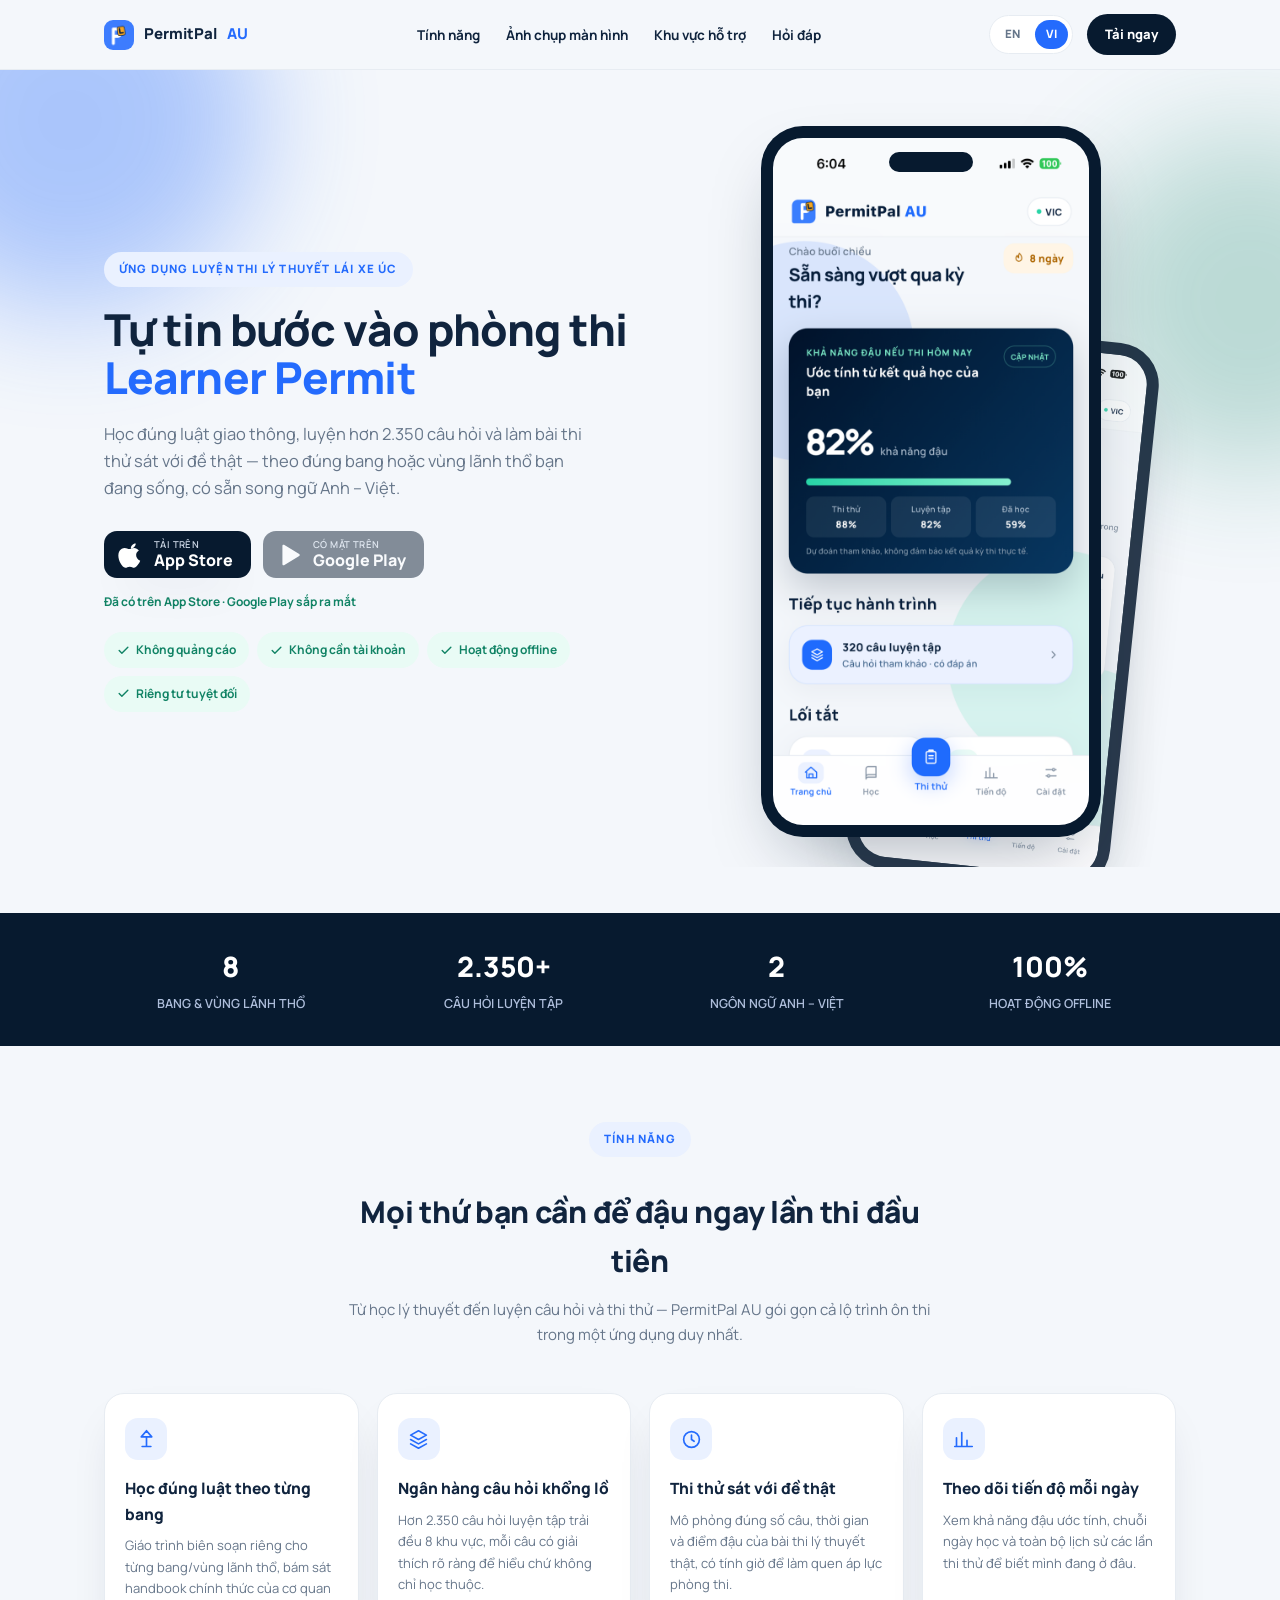
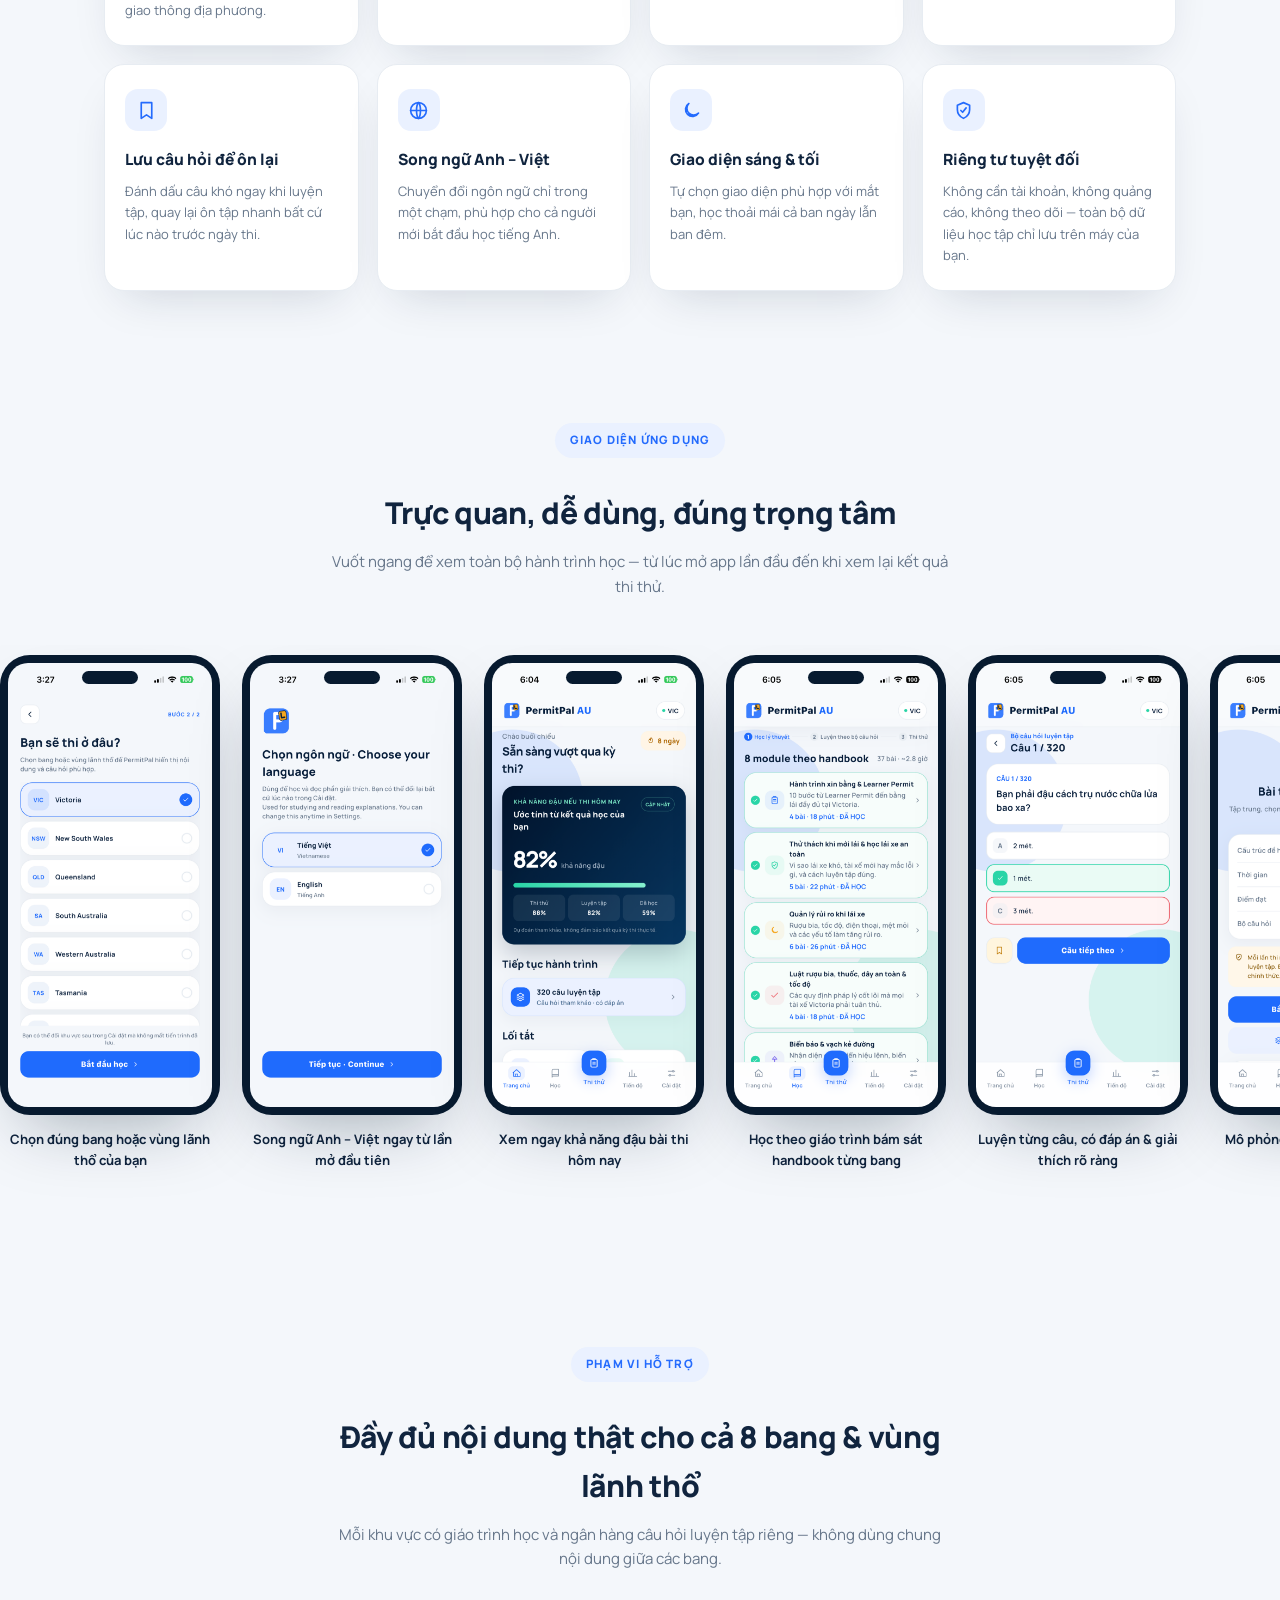
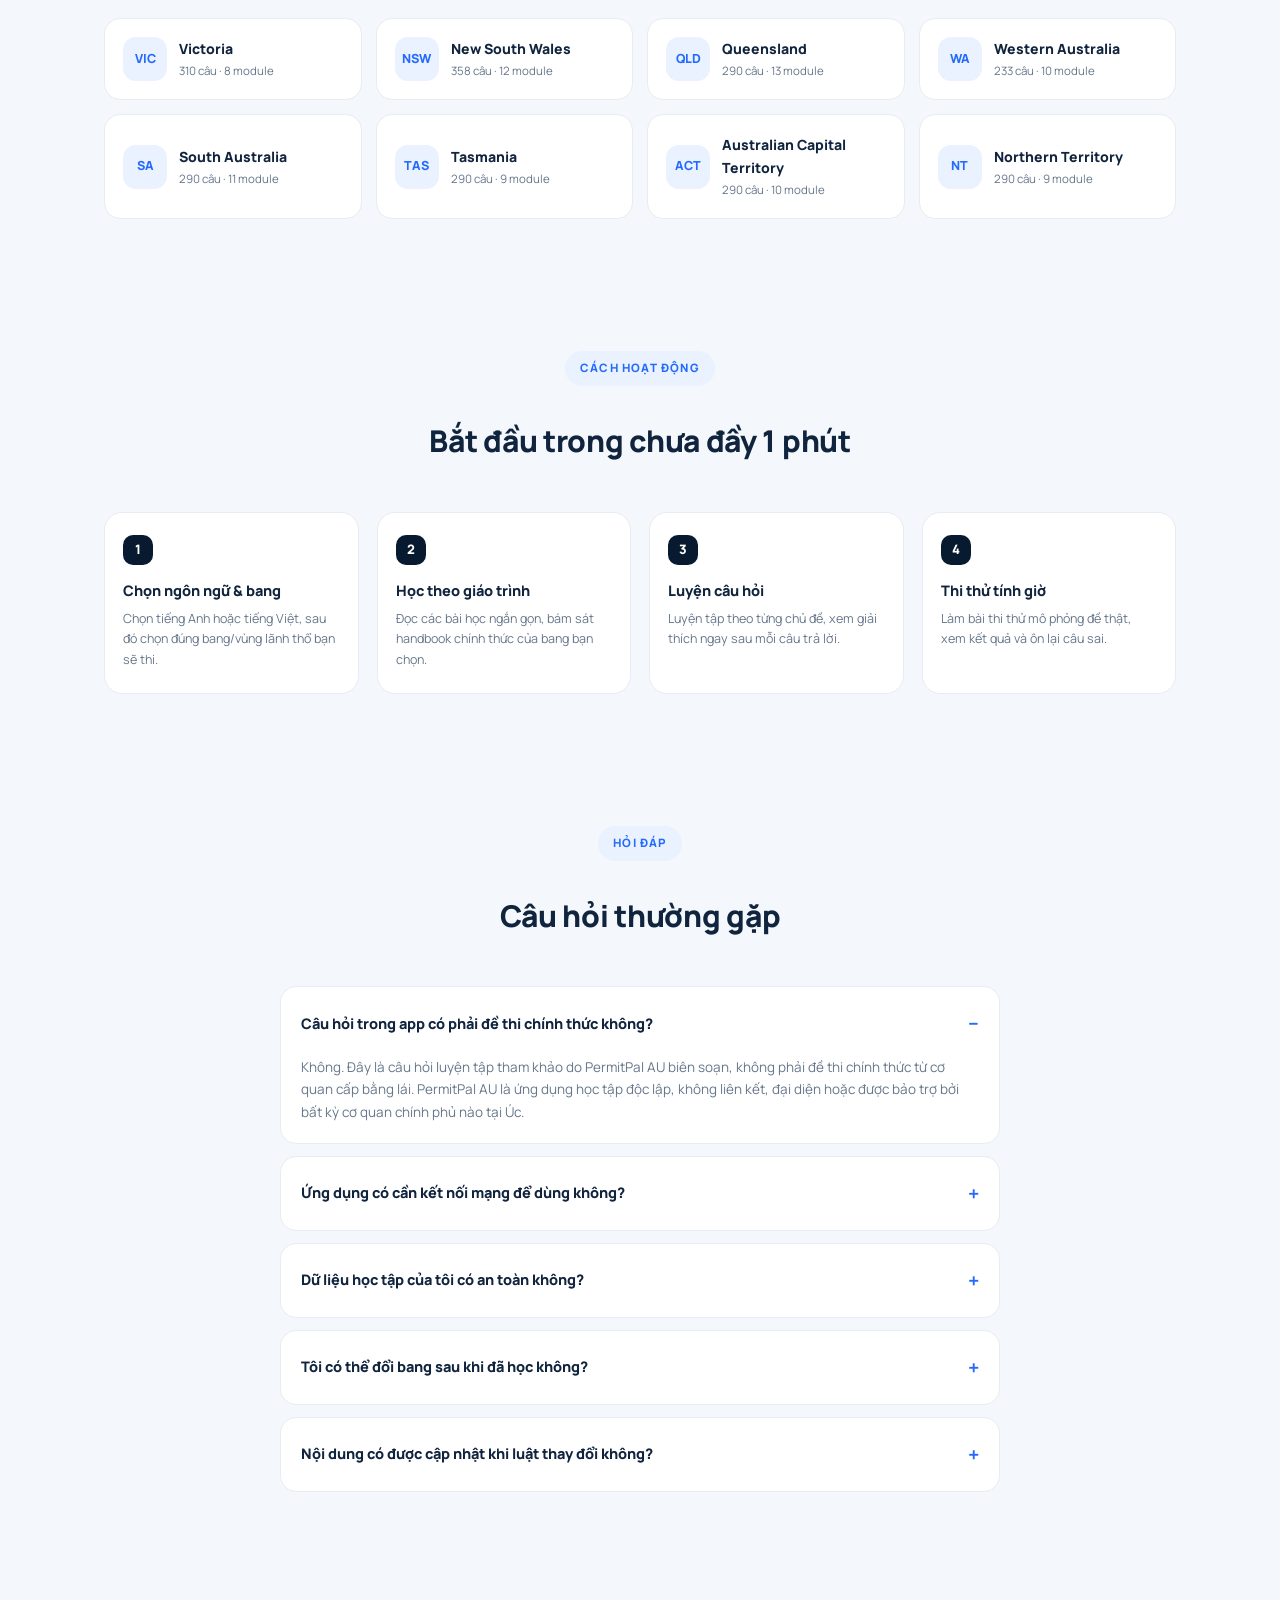
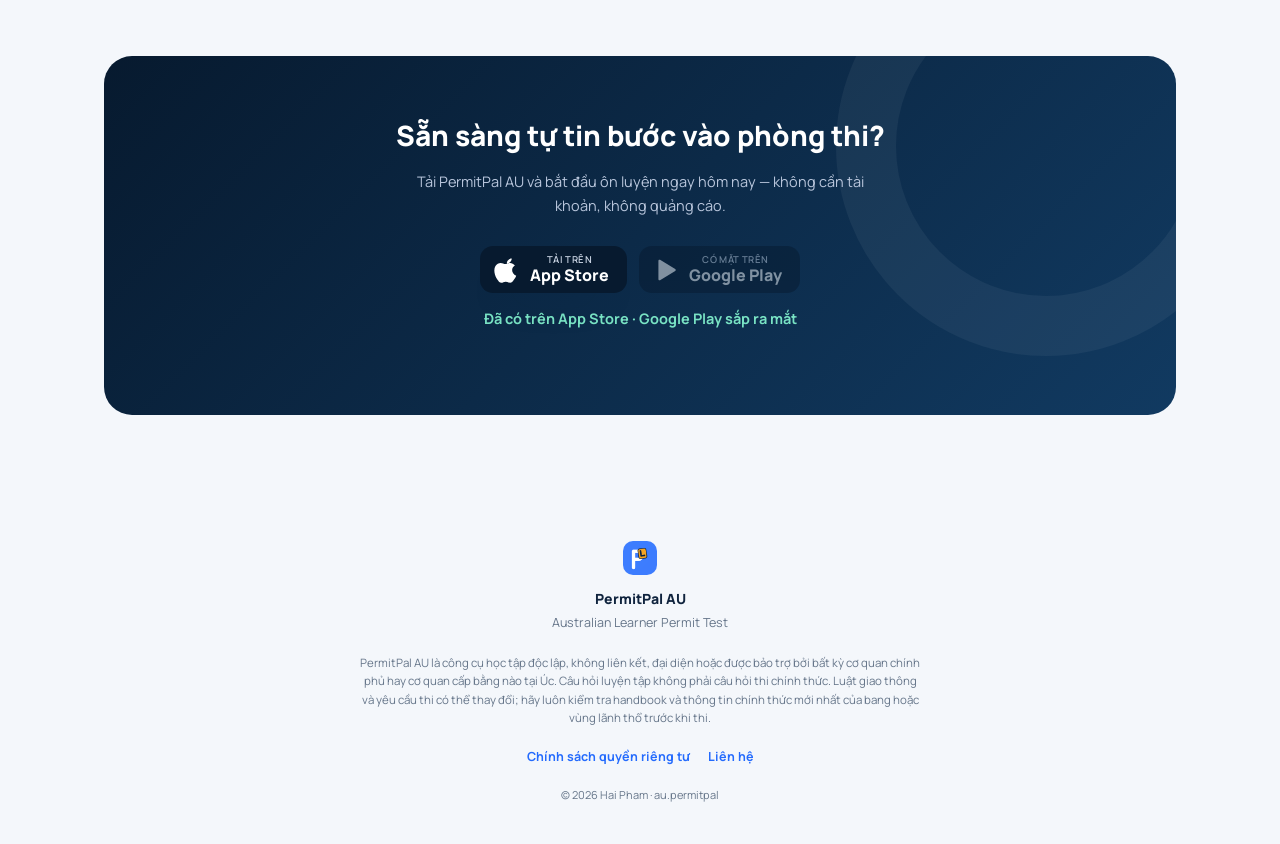
==== commit eee79fea: "Add live App Store download links" ====
--- a/vi.html
+++ b/vi.html
@@ -8,6 +8,7 @@
       content="PermitPal AU — ứng dụng học và luyện thi lý thuyết Learner Permit tại Úc, đầy đủ nội dung cho cả 8 bang & vùng lãnh thổ, song ngữ Anh–Việt, hoạt động offline."
     />
     <title>PermitPal AU — Luyện thi Learner Permit Úc, đúng bang, đúng luật</title>
+    <meta name="apple-itunes-app" content="app-id=6799612112" />
     <link rel="icon" type="image/png" href="assets/logo.png" />
     <link rel="preconnect" href="https://fonts.googleapis.com" />
     <link rel="preconnect" href="https://fonts.gstatic.com" crossorigin />
@@ -35,7 +36,7 @@
             <a href="index.html">EN</a>
             <span class="active">VI</span>
           </div>
-          <a href="#download" class="cta-small">Tải ngay</a>
+          <a href="https://apps.apple.com/au/app/permitpal-au/id6799612112" class="cta-small" target="_blank" rel="noopener">Tải ngay</a>
         </div>
       </div>
     </header>
@@ -54,7 +55,7 @@
           </p>
 
           <div id="download" class="store-row">
-            <a class="store-badge" href="#" aria-label="Tải trên App Store">
+            <a class="store-badge" href="https://apps.apple.com/au/app/permitpal-au/id6799612112" target="_blank" rel="noopener" aria-label="Tải PermitPal AU trên App Store">
               <svg viewBox="0 0 24 24" fill="#fff">
                 <path
                   d="M16.365 1.43c0 1.14-.462 2.222-1.213 3.03-.826.884-2.166 1.567-3.294 1.478-.135-1.117.45-2.277 1.166-3.043.826-.888 2.303-1.554 3.341-1.465zM20.5 17.2c-.552 1.276-.816 1.846-1.523 2.976-.988 1.58-2.38 3.55-4.107 3.565-1.537.014-1.933-.99-4.02-.978-2.086.012-2.522 1-4.06.985-1.728-.016-3.046-1.79-4.034-3.37C.13 16.32-.44 11.14 1.34 8.36c1.176-1.85 3.04-2.936 4.804-2.936 1.784 0 2.905 1 4.38 1 1.43 0 2.29-1 4.38-1 1.55 0 3.19.847 4.36 2.31-3.836 2.104-3.213 7.58 1.236 9.466z"
@@ -65,7 +66,7 @@
                 <span class="big">App Store</span>
               </span>
             </a>
-            <a class="store-badge" href="#" aria-label="Tải trên Google Play">
+            <span class="store-badge disabled" aria-label="Phiên bản Google Play sắp ra mắt" title="Sắp ra mắt trên Google Play">
               <svg viewBox="0 0 24 24" fill="#fff">
                 <path
                   d="M5 3.5v17a1 1 0 0 0 1.5.87l14-8.5a1 1 0 0 0 0-1.74l-14-8.5A1 1 0 0 0 5 3.5Z"
@@ -75,9 +76,9 @@
                 <span class="small">Có mặt trên</span>
                 <span class="big">Google Play</span>
               </span>
-            </a>
-          </div>
-          <p class="store-note">Sắp ra mắt trên App Store &amp; Google Play</p>
+            </span>
+          </div>
+          <p class="store-note available">Đã có trên App Store · Google Play sắp ra mắt</p>
 
           <div class="trust-row">
             <span class="trust-pill">
@@ -332,7 +333,7 @@
           <h2>Sẵn sàng tự tin bước vào phòng thi?</h2>
           <p>Tải PermitPal AU và bắt đầu ôn luyện ngay hôm nay — không cần tài khoản, không quảng cáo.</p>
           <div class="store-row">
-            <a class="store-badge" href="#" aria-label="Tải trên App Store">
+            <a class="store-badge" href="https://apps.apple.com/au/app/permitpal-au/id6799612112" target="_blank" rel="noopener" aria-label="Tải PermitPal AU trên App Store">
               <svg viewBox="0 0 24 24" fill="#fff">
                 <path
                   d="M16.365 1.43c0 1.14-.462 2.222-1.213 3.03-.826.884-2.166 1.567-3.294 1.478-.135-1.117.45-2.277 1.166-3.043.826-.888 2.303-1.554 3.341-1.465zM20.5 17.2c-.552 1.276-.816 1.846-1.523 2.976-.988 1.58-2.38 3.55-4.107 3.565-1.537.014-1.933-.99-4.02-.978-2.086.012-2.522 1-4.06.985-1.728-.016-3.046-1.79-4.034-3.37C.13 16.32-.44 11.14 1.34 8.36c1.176-1.85 3.04-2.936 4.804-2.936 1.784 0 2.905 1 4.38 1 1.43 0 2.29-1 4.38-1 1.55 0 3.19.847 4.36 2.31-3.836 2.104-3.213 7.58 1.236 9.466z"
@@ -343,7 +344,7 @@
                 <span class="big">App Store</span>
               </span>
             </a>
-            <a class="store-badge" href="#" aria-label="Tải trên Google Play">
+            <span class="store-badge disabled" aria-label="Phiên bản Google Play sắp ra mắt" title="Sắp ra mắt trên Google Play">
               <svg viewBox="0 0 24 24" fill="#fff">
                 <path
                   d="M5 3.5v17a1 1 0 0 0 1.5.87l14-8.5a1 1 0 0 0 0-1.74l-14-8.5A1 1 0 0 0 5 3.5Z"
@@ -353,9 +354,9 @@
                 <span class="small">Có mặt trên</span>
                 <span class="big">Google Play</span>
               </span>
-            </a>
-          </div>
-          <p class="store-note light">Sắp ra mắt trên App Store &amp; Google Play</p>
+            </span>
+          </div>
+          <p class="store-note light available">Đã có trên App Store · Google Play sắp ra mắt</p>
         </div>
       </div>
     </section>
--- a/assets/style.css
+++ b/assets/style.css
@@ -57,6 +57,9 @@
 
 * { box-sizing: border-box; }
 html { scroll-behavior: smooth; }
+/* Topbar is position:sticky and overlaps the top of the viewport, so any
+   in-page anchor target needs this offset or it scrolls in hidden behind it. */
+#download, #features, #screenshots, #regions, #faq { scroll-margin-top: 90px; }
 
 body {
   margin: 0;
@@ -214,6 +217,13 @@
   position: relative;
 }
 .store-badge:hover { transform: translateY(-2px); text-decoration: none; opacity: .92; }
+.store-badge.disabled {
+  cursor: default;
+  opacity: .48;
+  box-shadow: none;
+  user-select: none;
+}
+.store-badge.disabled:hover { transform: none; opacity: .48; }
 .store-badge svg { width: 26px; height: 26px; flex: none; }
 .store-badge .label { display: flex; flex-direction: column; line-height: 1.15; }
 .store-badge .label .small { font-size: 9.5px; font-weight: 600; color: #c9d4e3; text-transform: uppercase; letter-spacing: .4px; }
@@ -225,6 +235,8 @@
   margin: 2px 0 0;
 }
 .store-note.light { color: #f5c065; }
+.store-note.available { color: var(--mint); }
+.store-note.light.available { color: #79e3c4; }
 @media (max-width: 900px) { .store-note { text-align: center; } }
 
 .trust-row {
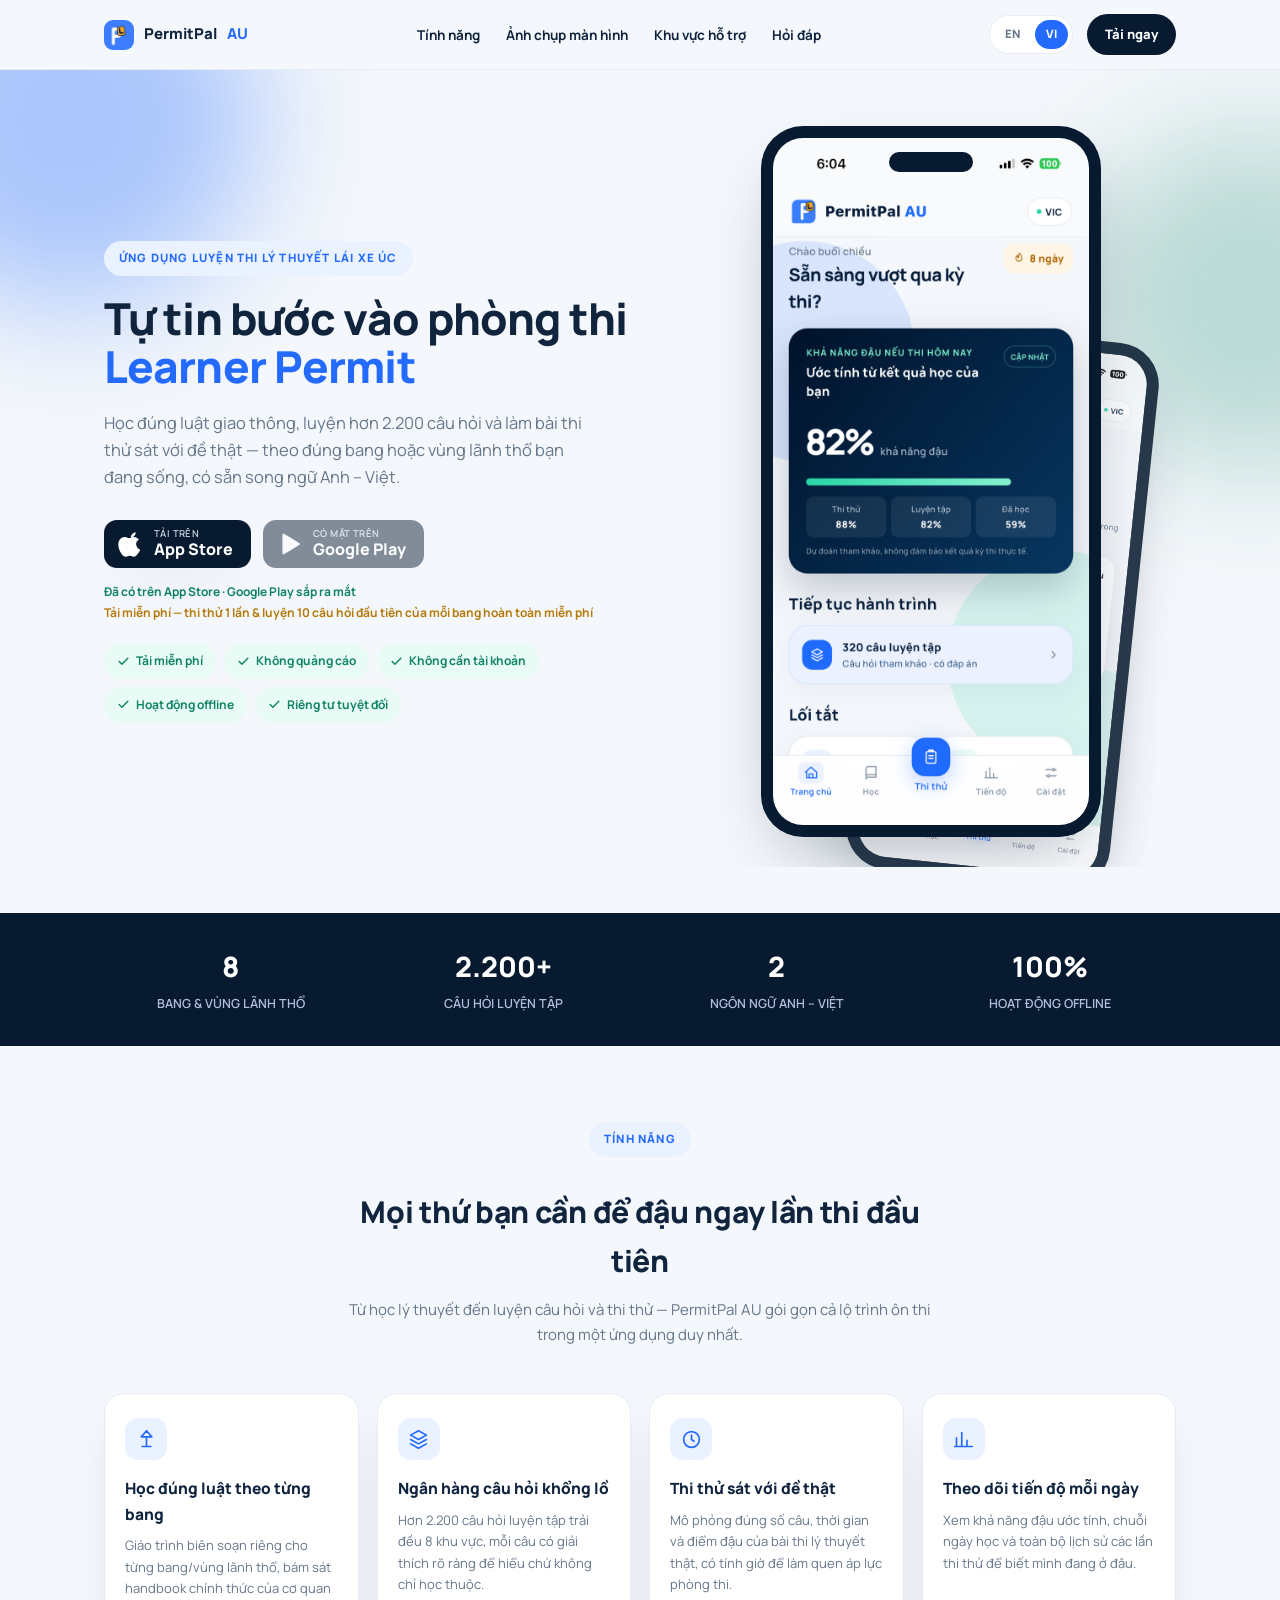
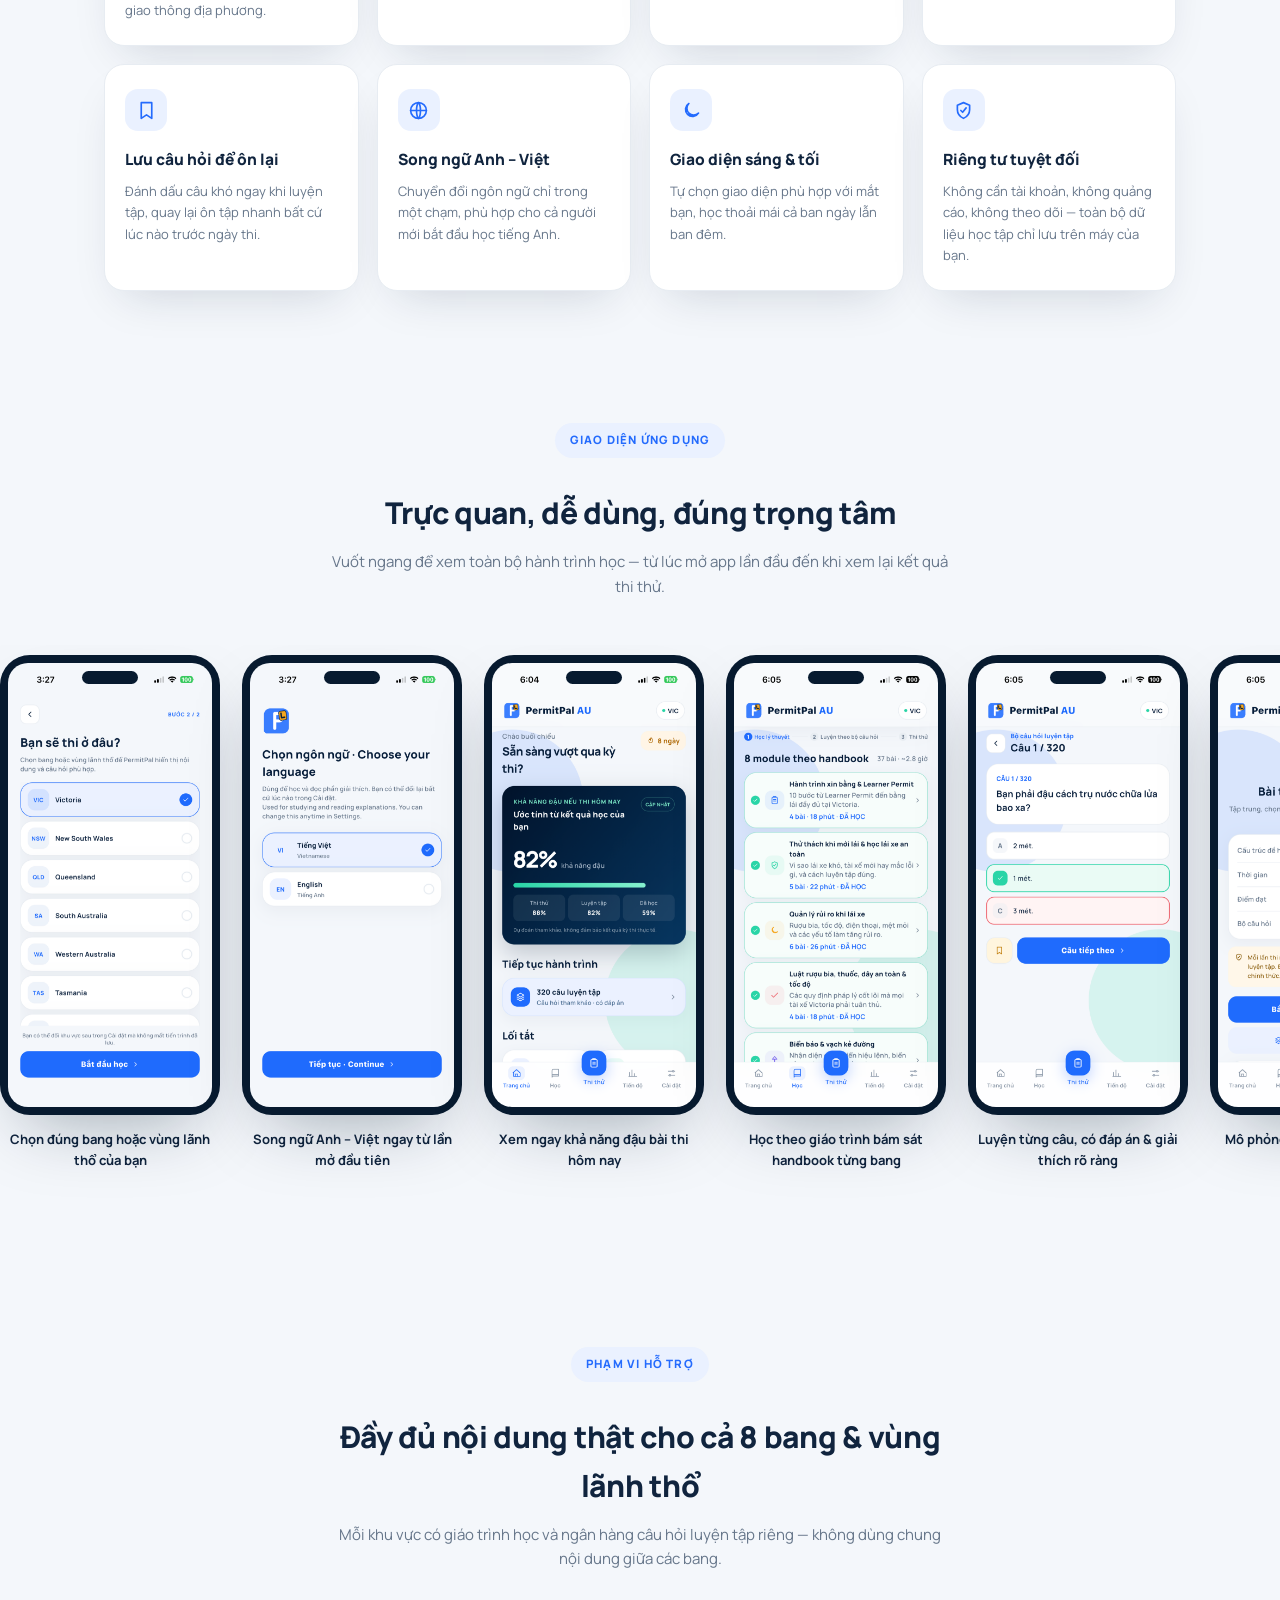
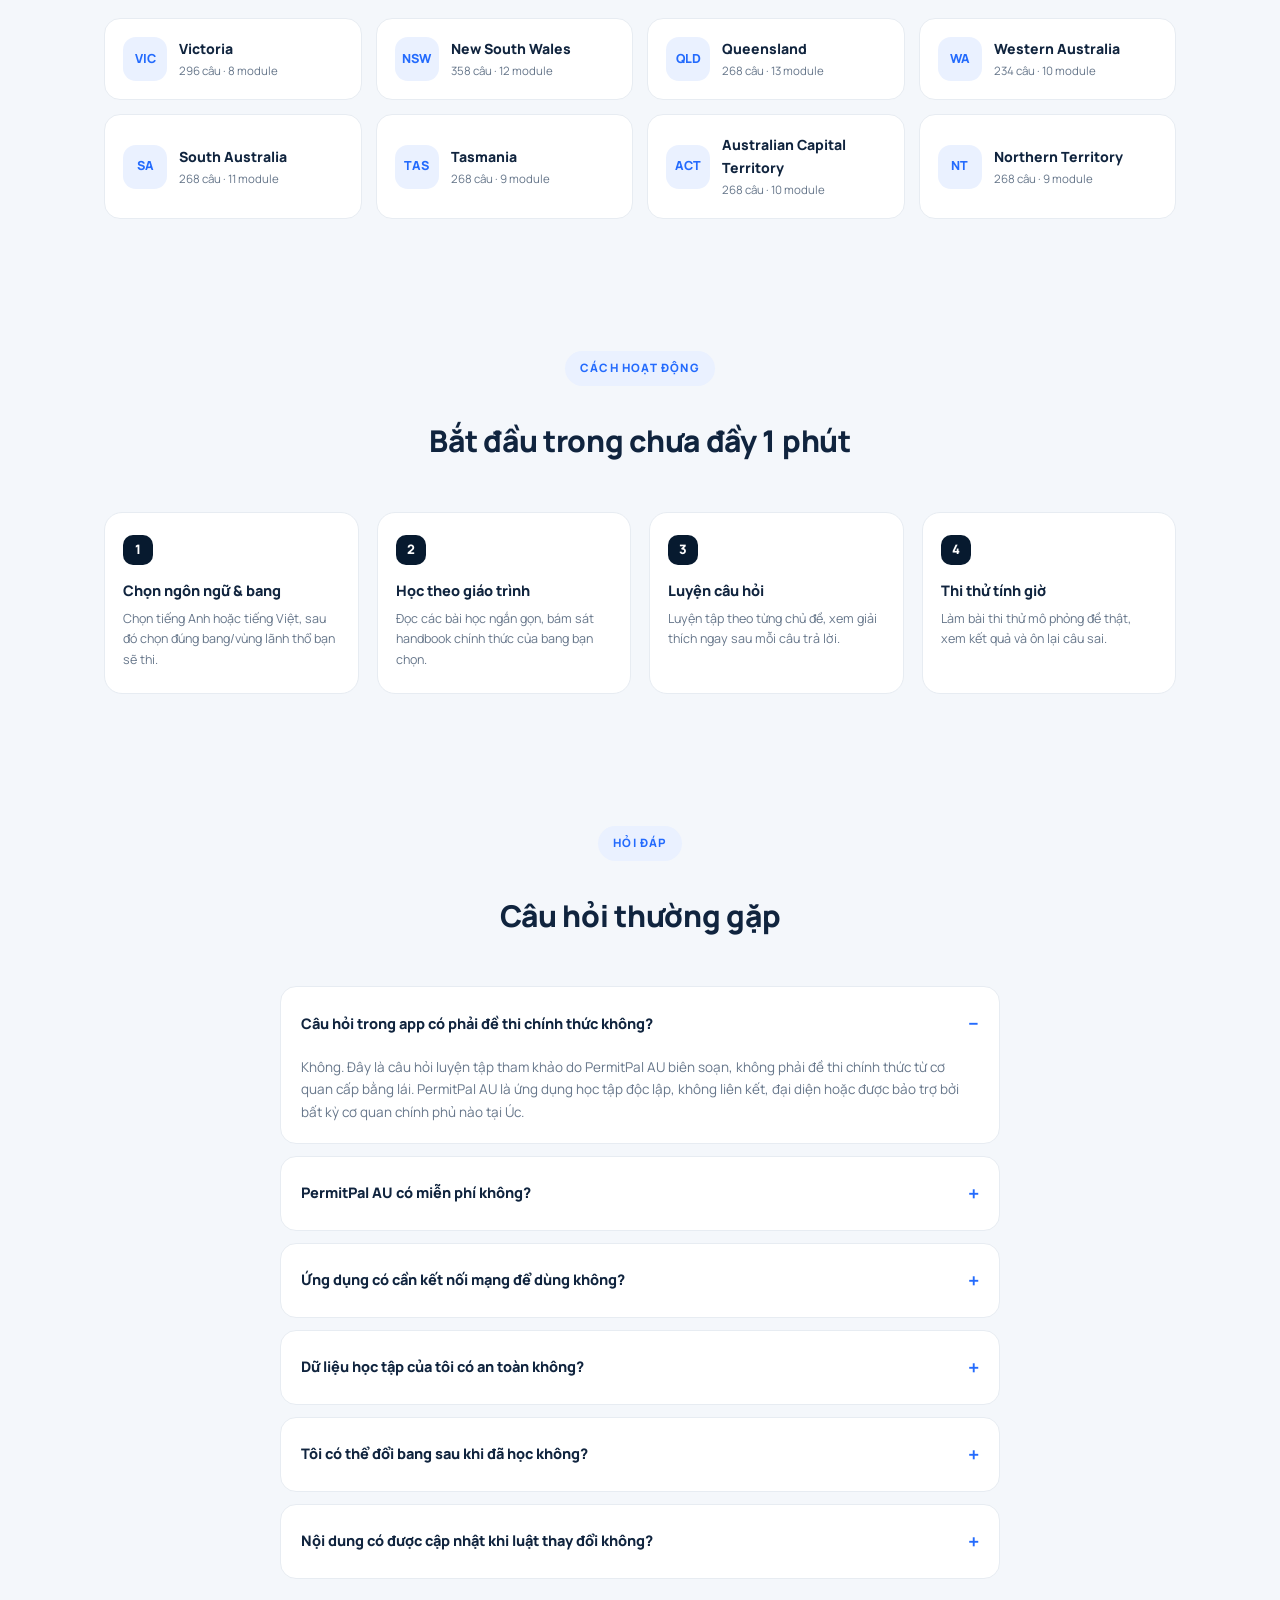
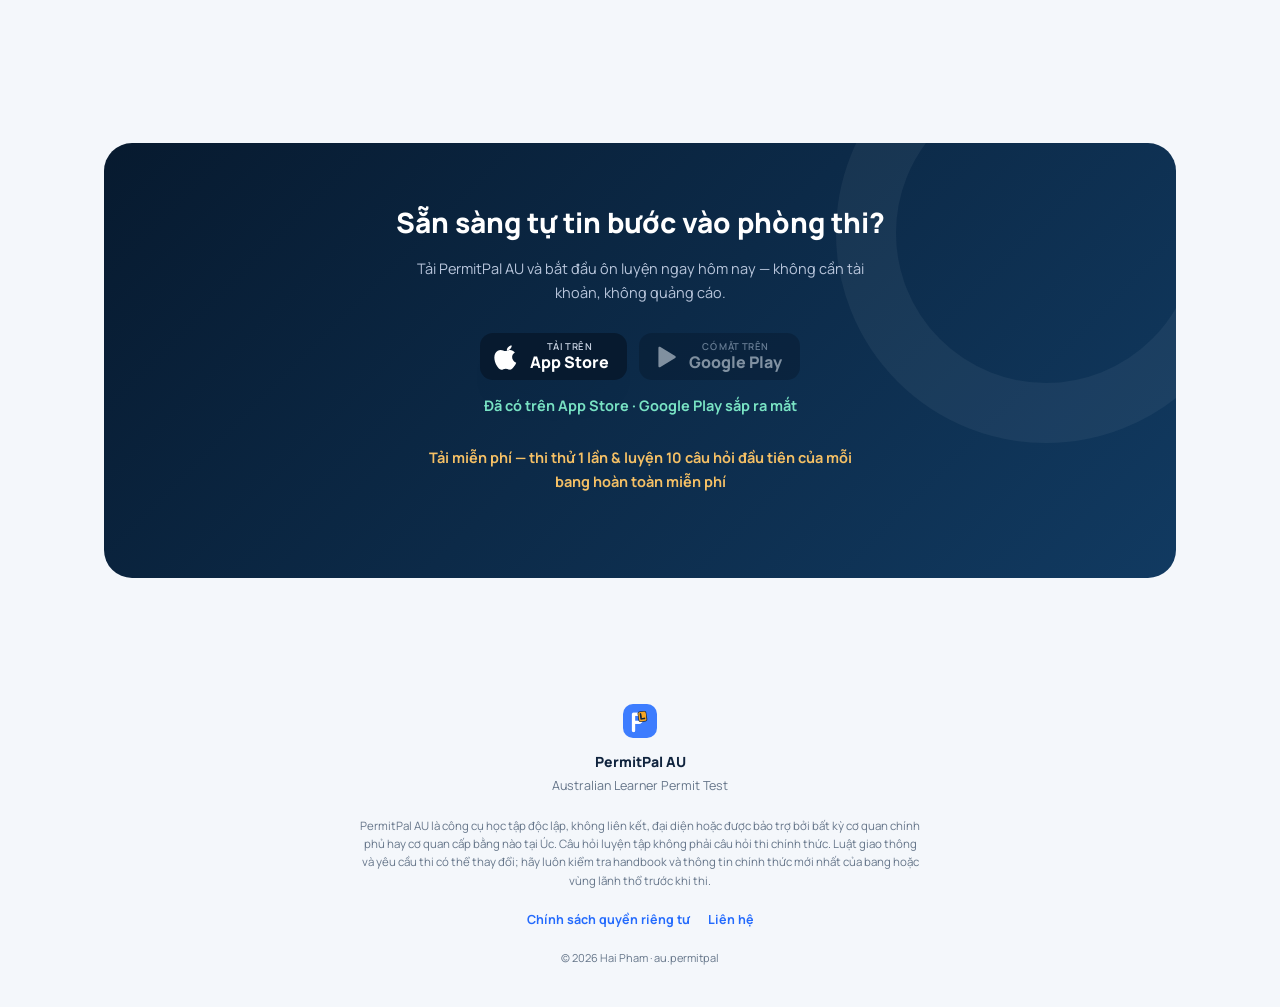
==== commit 491e24c6: "Update pricing model and question counts to match latest app App is now freemium (free download, fir" ====
--- a/vi.html
+++ b/vi.html
@@ -49,7 +49,7 @@
           <div class="eyebrow">ỨNG DỤNG LUYỆN THI LÝ THUYẾT LÁI XE ÚC</div>
           <h1>Tự tin bước vào phòng thi <span class="hl">Learner Permit</span></h1>
           <p class="subtitle">
-            Học đúng luật giao thông, luyện hơn 2.350 câu hỏi và làm bài thi
+            Học đúng luật giao thông, luyện hơn 2.200 câu hỏi và làm bài thi
             thử sát với đề thật — theo đúng bang hoặc vùng lãnh thổ bạn đang
             sống, có sẵn song ngữ Anh – Việt.
           </p>
@@ -79,8 +79,13 @@
             </span>
           </div>
           <p class="store-note available">Đã có trên App Store · Google Play sắp ra mắt</p>
+          <p class="store-note">Tải miễn phí — thi thử 1 lần &amp; luyện 10 câu hỏi đầu tiên của mỗi bang hoàn toàn miễn phí</p>
 
           <div class="trust-row">
+            <span class="trust-pill">
+              <svg viewBox="0 0 24 24" fill="none" stroke="currentColor" stroke-width="2.6" stroke-linecap="round" stroke-linejoin="round"><path d="M20 6L9 17l-5-5"/></svg>
+              Tải miễn phí
+            </span>
             <span class="trust-pill">
               <svg viewBox="0 0 24 24" fill="none" stroke="currentColor" stroke-width="2.6" stroke-linecap="round" stroke-linejoin="round"><path d="M20 6L9 17l-5-5"/></svg>
               Không quảng cáo
@@ -116,7 +121,7 @@
     <div class="stats-strip">
       <div class="wrap">
         <div class="stat-item"><strong>8</strong><span>BANG &amp; VÙNG LÃNH THỔ</span></div>
-        <div class="stat-item"><strong>2.350+</strong><span>CÂU HỎI LUYỆN TẬP</span></div>
+        <div class="stat-item"><strong>2.200+</strong><span>CÂU HỎI LUYỆN TẬP</span></div>
         <div class="stat-item"><strong>2</strong><span>NGÔN NGỮ ANH – VIỆT</span></div>
         <div class="stat-item"><strong>100%</strong><span>HOẠT ĐỘNG OFFLINE</span></div>
       </div>
@@ -145,7 +150,7 @@
               <svg viewBox="0 0 24 24" fill="none" stroke="currentColor" stroke-width="1.9" stroke-linecap="round" stroke-linejoin="round"><path d="m12 2 9 5-9 5-9-5 9-5Z"/><path d="m3 12 9 5 9-5M3 17l9 5 9-5"/></svg>
             </div>
             <h3>Ngân hàng câu hỏi khổng lồ</h3>
-            <p>Hơn 2.350 câu hỏi luyện tập trải đều 8 khu vực, mỗi câu có giải thích rõ ràng để hiểu chứ không chỉ học thuộc.</p>
+            <p>Hơn 2.200 câu hỏi luyện tập trải đều 8 khu vực, mỗi câu có giải thích rõ ràng để hiểu chứ không chỉ học thuộc.</p>
           </div>
           <div class="feature-card">
             <div class="icon-chip">
@@ -253,14 +258,14 @@
           <p>Mỗi khu vực có giáo trình học và ngân hàng câu hỏi luyện tập riêng — không dùng chung nội dung giữa các bang.</p>
         </div>
         <div class="region-grid">
-          <div class="region-chip"><div class="code">VIC</div><div><div class="name">Victoria</div><div class="meta">310 câu · 8 module</div></div></div>
+          <div class="region-chip"><div class="code">VIC</div><div><div class="name">Victoria</div><div class="meta">296 câu · 8 module</div></div></div>
           <div class="region-chip"><div class="code">NSW</div><div><div class="name">New South Wales</div><div class="meta">358 câu · 12 module</div></div></div>
-          <div class="region-chip"><div class="code">QLD</div><div><div class="name">Queensland</div><div class="meta">290 câu · 13 module</div></div></div>
-          <div class="region-chip"><div class="code">WA</div><div><div class="name">Western Australia</div><div class="meta">233 câu · 10 module</div></div></div>
-          <div class="region-chip"><div class="code">SA</div><div><div class="name">South Australia</div><div class="meta">290 câu · 11 module</div></div></div>
-          <div class="region-chip"><div class="code">TAS</div><div><div class="name">Tasmania</div><div class="meta">290 câu · 9 module</div></div></div>
-          <div class="region-chip"><div class="code">ACT</div><div><div class="name">Australian Capital Territory</div><div class="meta">290 câu · 10 module</div></div></div>
-          <div class="region-chip"><div class="code">NT</div><div><div class="name">Northern Territory</div><div class="meta">290 câu · 9 module</div></div></div>
+          <div class="region-chip"><div class="code">QLD</div><div><div class="name">Queensland</div><div class="meta">268 câu · 13 module</div></div></div>
+          <div class="region-chip"><div class="code">WA</div><div><div class="name">Western Australia</div><div class="meta">234 câu · 10 module</div></div></div>
+          <div class="region-chip"><div class="code">SA</div><div><div class="name">South Australia</div><div class="meta">268 câu · 11 module</div></div></div>
+          <div class="region-chip"><div class="code">TAS</div><div><div class="name">Tasmania</div><div class="meta">268 câu · 9 module</div></div></div>
+          <div class="region-chip"><div class="code">ACT</div><div><div class="name">Australian Capital Territory</div><div class="meta">268 câu · 10 module</div></div></div>
+          <div class="region-chip"><div class="code">NT</div><div><div class="name">Northern Territory</div><div class="meta">268 câu · 9 module</div></div></div>
         </div>
       </div>
     </section>
@@ -306,6 +311,10 @@
           <details class="faq-item" open>
             <summary>Câu hỏi trong app có phải đề thi chính thức không?</summary>
             <p>Không. Đây là câu hỏi luyện tập tham khảo do PermitPal AU biên soạn, không phải đề thi chính thức từ cơ quan cấp bằng lái. PermitPal AU là ứng dụng học tập độc lập, không liên kết, đại diện hoặc được bảo trợ bởi bất kỳ cơ quan chính phủ nào tại Úc.</p>
+          </details>
+          <details class="faq-item">
+            <summary>PermitPal AU có miễn phí không?</summary>
+            <p>Có, ứng dụng tải hoàn toàn miễn phí. Bạn được thi thử 1 lần và luyện 10 câu hỏi đầu tiên của mỗi bang/vùng lãnh thổ miễn phí. Sau đó, chỉ cần mua 1 lần duy nhất để mở khoá thi thử không giới hạn và toàn bộ ngân hàng câu hỏi luyện tập, dùng vĩnh viễn — không phải trả phí định kỳ.</p>
           </details>
           <details class="faq-item">
             <summary>Ứng dụng có cần kết nối mạng để dùng không?</summary>
@@ -357,6 +366,7 @@
             </span>
           </div>
           <p class="store-note light available">Đã có trên App Store · Google Play sắp ra mắt</p>
+          <p class="store-note light">Tải miễn phí — thi thử 1 lần &amp; luyện 10 câu hỏi đầu tiên của mỗi bang hoàn toàn miễn phí</p>
         </div>
       </div>
     </section>
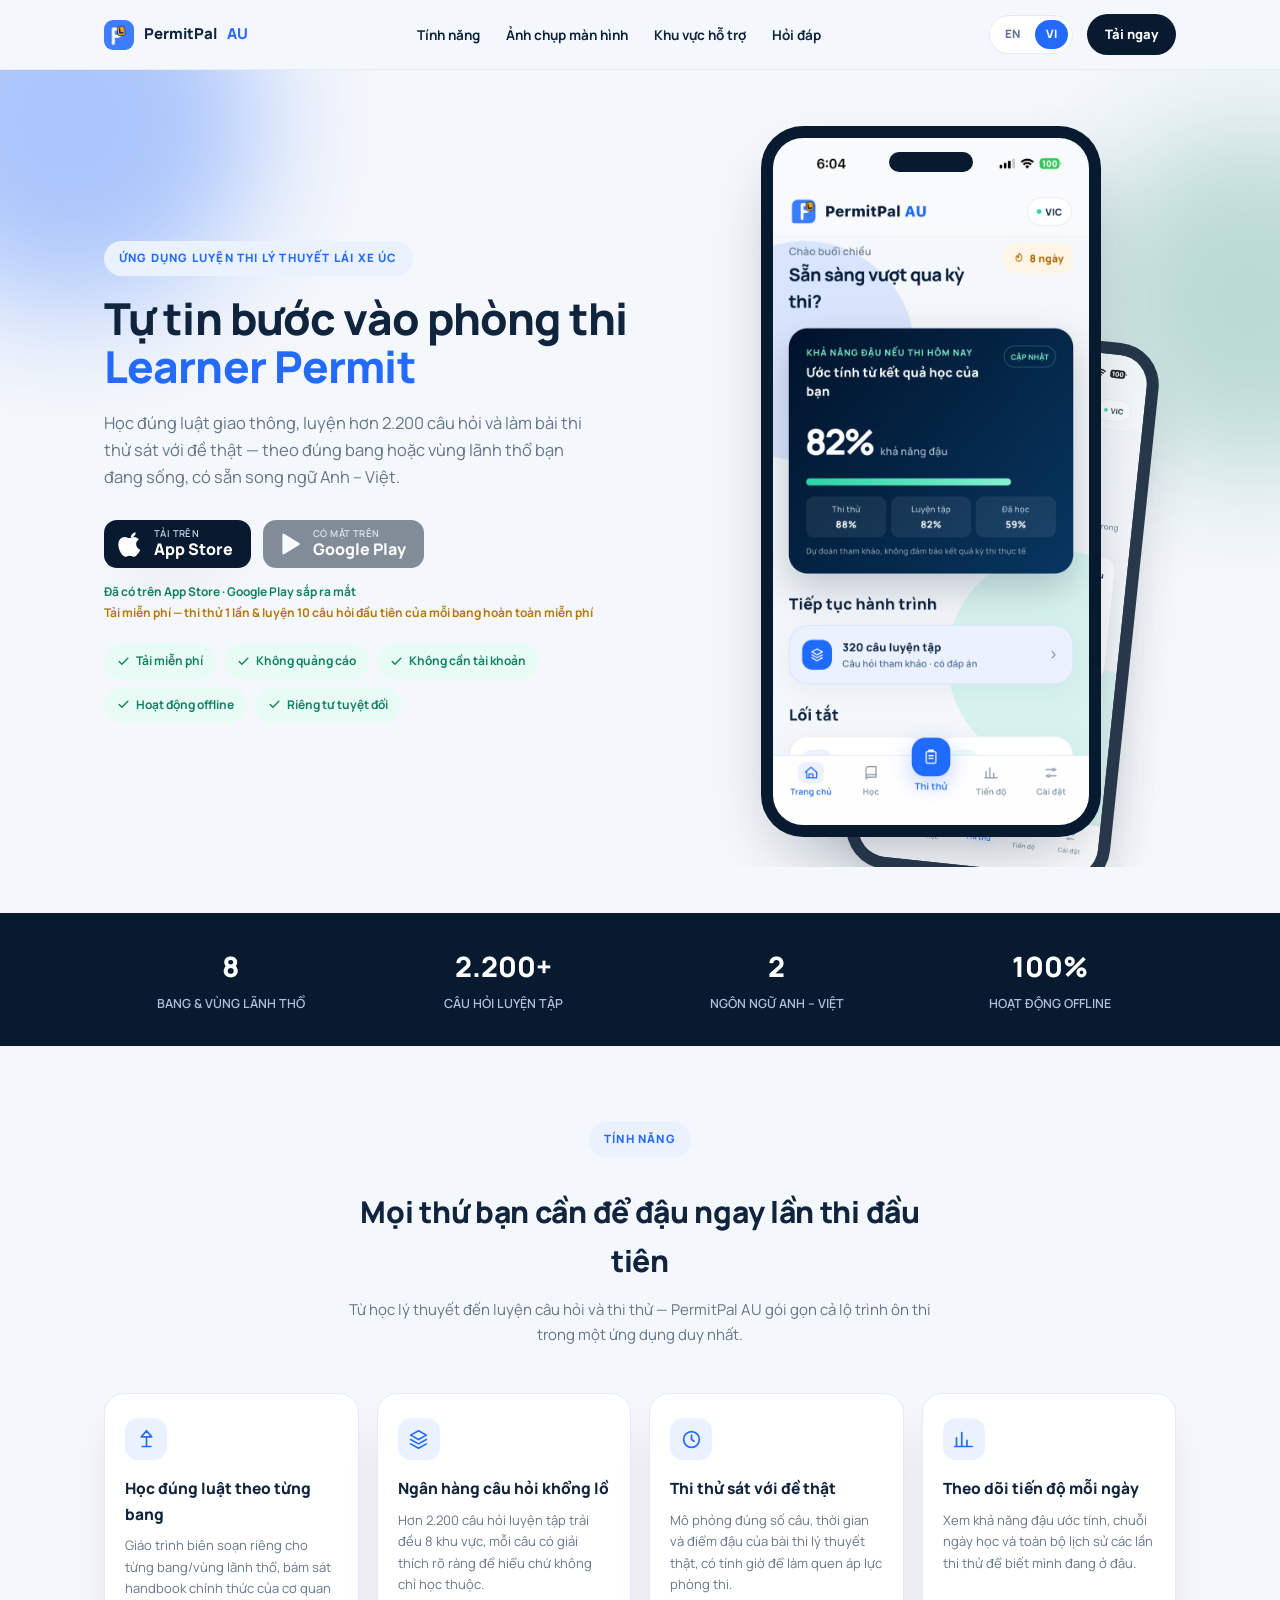
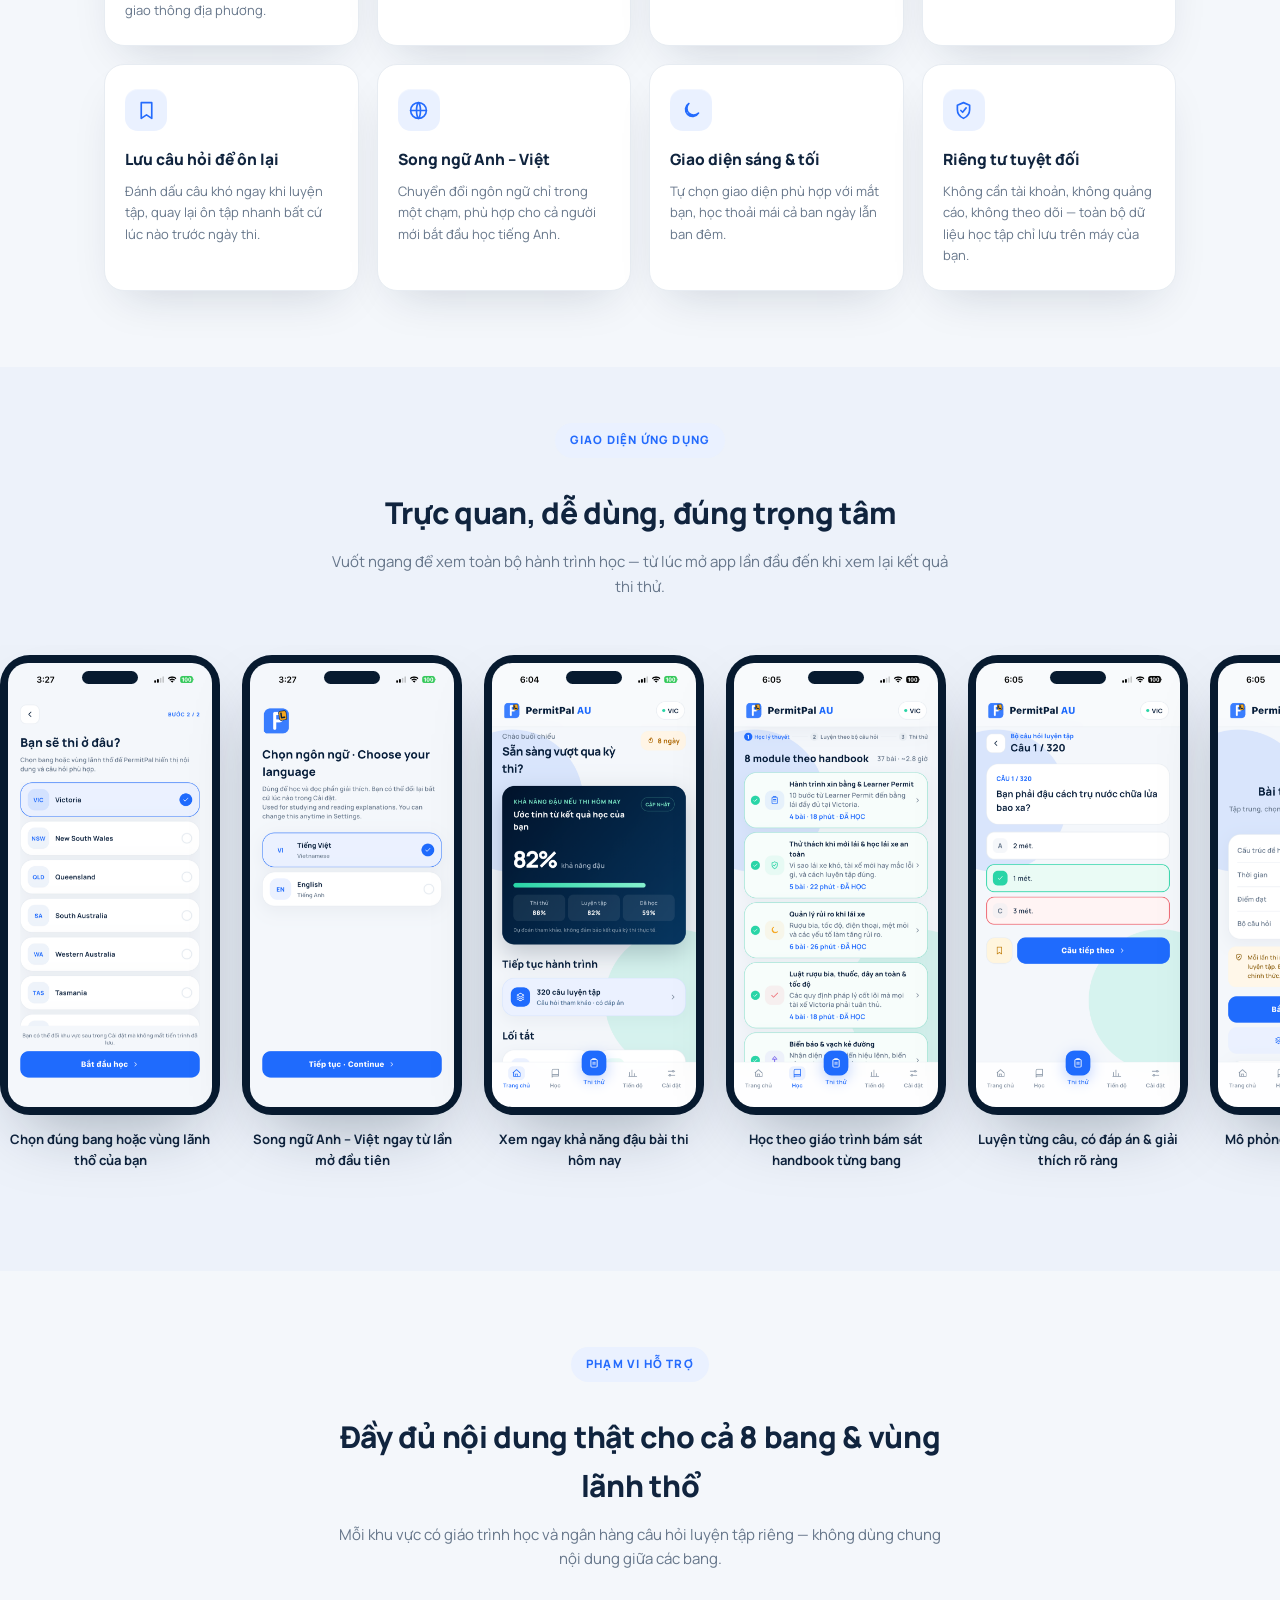
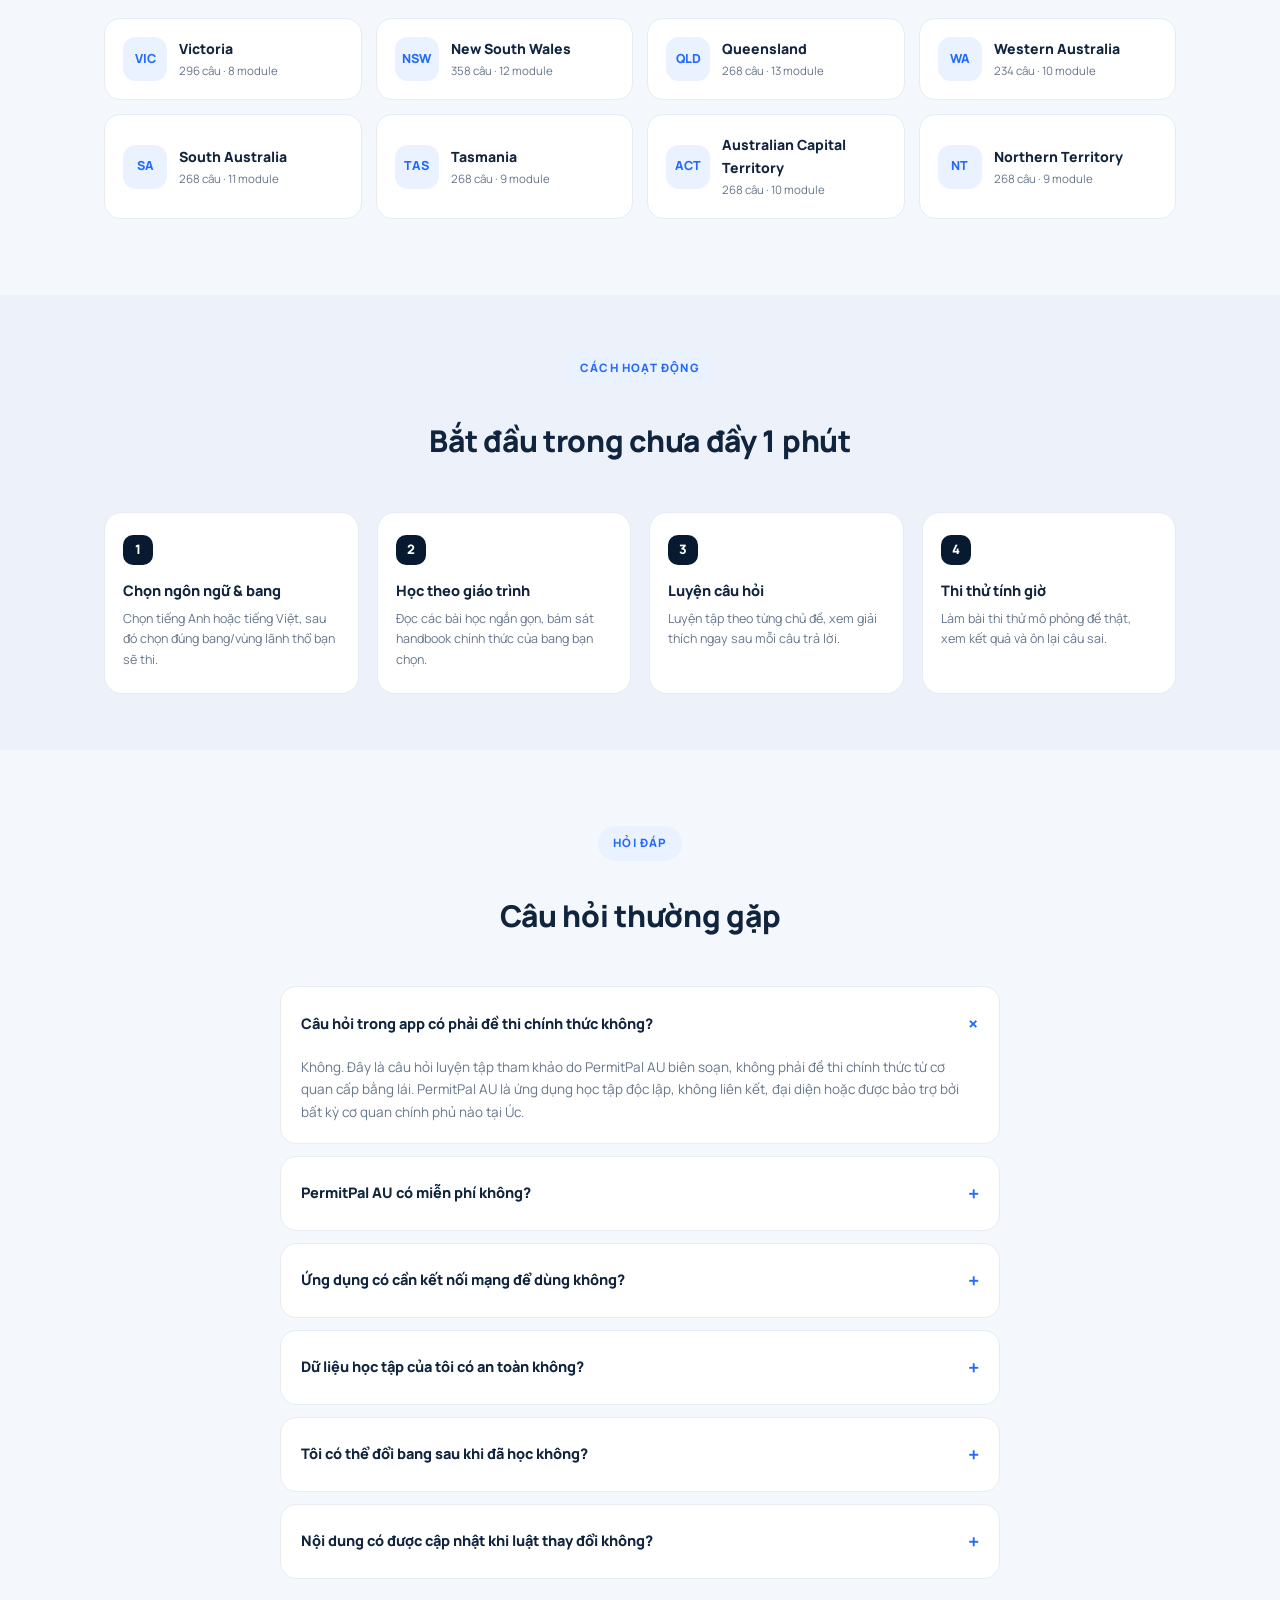
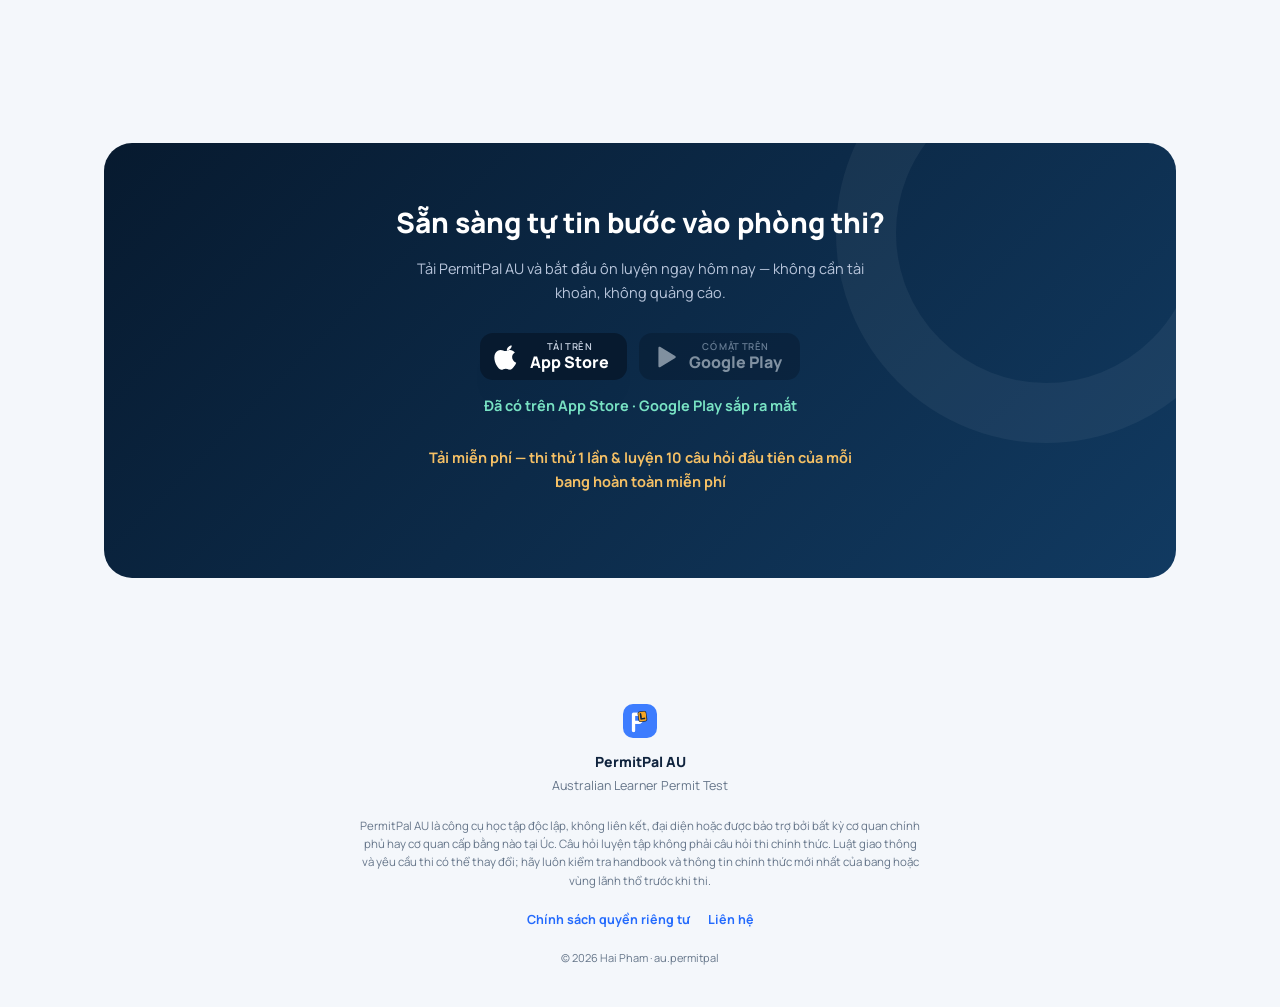
==== commit 921c2cc2: "Polish UI: hover states, scroll reveal, section rhythm Adds hover feedback to feature/region/step/FA" ====
--- a/vi.html
+++ b/vi.html
@@ -198,7 +198,7 @@
       </div>
     </section>
 
-    <section class="section tight" id="screenshots">
+    <section class="section tight alt" id="screenshots">
       <div class="wrap">
         <div class="section-head">
           <div class="eyebrow">GIAO DIỆN ỨNG DỤNG</div>
@@ -270,7 +270,7 @@
       </div>
     </section>
 
-    <section class="section tight">
+    <section class="section tight alt">
       <div class="wrap">
         <div class="section-head">
           <div class="eyebrow">CÁCH HOẠT ĐỘNG</div>
@@ -391,5 +391,6 @@
         <div class="copyright">© 2026 Hai Pham · au.permitpal</div>
       </div>
     </footer>
+    <script src="assets/reveal.js" defer></script>
   </body>
 </html>
--- a/assets/style.css
+++ b/assets/style.css
@@ -1,5 +1,6 @@
 :root {
   --bg: #f4f7fb;
+  --bg-alt: #edf2fa;
   --surface: #ffffff;
   --ink: #10243e;
   --muted: #66768a;
@@ -19,6 +20,7 @@
 @media (prefers-color-scheme: dark) {
   :root:not([data-theme="light"]) {
     --bg: #07111f;
+    --bg-alt: #0c1c30;
     --surface: #101f31;
     --ink: #edf4fc;
     --muted: #91a2b7;
@@ -38,6 +40,7 @@
 }
 :root[data-theme="dark"] {
   --bg: #07111f;
+  --bg-alt: #0c1c30;
   --surface: #101f31;
   --ink: #edf4fc;
   --muted: #91a2b7;
@@ -293,6 +296,14 @@
 }
 .phone.front { position: relative; z-index: 1; }
 
+@media (prefers-reduced-motion: no-preference) {
+  .phone-stack { animation: phoneFloat 6s ease-in-out infinite; }
+  @keyframes phoneFloat {
+    0%, 100% { transform: translateY(0); }
+    50% { transform: translateY(-10px); }
+  }
+}
+
 /* ---------- stats strip ---------- */
 .stats-strip {
   background: var(--navy);
@@ -315,6 +326,7 @@
 /* ---------- section heading ---------- */
 .section { padding: 76px 0; }
 .section.tight { padding: 56px 0; }
+.section.alt { background: var(--bg-alt); }
 .section-head { text-align: center; max-width: 620px; margin: 0 auto 46px; }
 .section-head h2 { font-size: 30px; font-weight: 800; margin: 12px 0 12px; letter-spacing: -0.01em; }
 .section-head p { color: var(--muted); font-size: 15px; margin: 0; }
@@ -334,6 +346,12 @@
   border-radius: 20px;
   padding: 24px 20px;
   box-shadow: var(--shadow);
+  transition: transform .25s ease, box-shadow .25s ease, border-color .25s ease;
+}
+.feature-card:hover {
+  transform: translateY(-4px);
+  box-shadow: var(--shadow-lg);
+  border-color: color-mix(in srgb, var(--blue) 35%, var(--line));
 }
 .feature-card .icon-chip {
   width: 42px; height: 42px;
@@ -342,7 +360,10 @@
   color: var(--blue);
   display: flex; align-items: center; justify-content: center;
   margin-bottom: 16px;
-}
+  box-shadow: inset 0 1px 0 rgba(255, 255, 255, .35);
+  transition: transform .25s ease;
+}
+.feature-card:hover .icon-chip { transform: scale(1.08) rotate(-4deg); }
 .feature-card .icon-chip svg { width: 21px; height: 21px; }
 .feature-card h3 { font-size: 15.5px; font-weight: 800; margin: 0 0 8px; }
 .feature-card p { font-size: 13px; color: var(--muted); margin: 0; }
@@ -364,7 +385,8 @@
   scroll-snap-align: start;
   text-align: center;
 }
-.showcase-item .phone { padding: 8px; border-radius: 30px; }
+.showcase-item .phone { padding: 8px; border-radius: 30px; transition: transform .3s ease; }
+.showcase-item:hover .phone { transform: translateY(-6px) scale(1.02); }
 .showcase-item .phone img { border-radius: 20px; }
 .showcase-item .phone::before { top: 16px; width: 56px; height: 13px; }
 .showcase-item p {
@@ -390,6 +412,12 @@
   display: flex;
   align-items: center;
   gap: 12px;
+  transition: transform .2s ease, box-shadow .2s ease, border-color .2s ease;
+}
+.region-chip:hover {
+  transform: translateY(-3px);
+  box-shadow: var(--shadow);
+  border-color: color-mix(in srgb, var(--blue) 30%, var(--line));
 }
 .region-chip > div:last-child { min-width: 0; }
 .region-chip .code {
@@ -420,6 +448,12 @@
   border-radius: 18px;
   padding: 22px 18px;
   position: relative;
+  transition: transform .25s ease, box-shadow .25s ease, border-color .25s ease;
+}
+.step-card:hover {
+  transform: translateY(-4px);
+  box-shadow: var(--shadow);
+  border-color: color-mix(in srgb, var(--blue) 30%, var(--line));
 }
 .step-card .num {
   width: 30px; height: 30px;
@@ -442,7 +476,9 @@
   border-radius: 16px;
   padding: 4px 20px;
   margin-bottom: 12px;
-}
+  transition: border-color .2s ease;
+}
+.faq-item:hover { border-color: color-mix(in srgb, var(--blue) 25%, var(--line)); }
 .faq-item summary {
   cursor: pointer;
   list-style: none;
@@ -461,9 +497,18 @@
   font-weight: 700;
   color: var(--blue);
   flex: none;
-}
-.faq-item[open] summary::after { content: "\2212"; }
+  display: inline-block;
+  transition: transform .25s ease;
+}
+.faq-item[open] summary::after { transform: rotate(45deg); }
 .faq-item p { font-size: 13.5px; color: var(--muted); margin: 0 0 16px; }
+@media (prefers-reduced-motion: no-preference) {
+  .faq-item[open] p { animation: faqIn .25s ease; }
+  @keyframes faqIn {
+    from { opacity: 0; transform: translateY(-4px); }
+    to { opacity: 1; transform: none; }
+  }
+}
 
 /* ---------- final CTA ---------- */
 .final-cta {
@@ -501,3 +546,31 @@
 }
 footer .links { margin-top: 20px; font-size: 12.5px; display: flex; gap: 18px; justify-content: center; flex-wrap: wrap; }
 footer .copyright { margin-top: 18px; font-size: 11px; color: var(--muted); }
+
+/* ---------- scroll reveal ----------
+   JS (assets/reveal.js) adds .in-view once each element scrolls into
+   view, and sets --reveal-i per element for a staggered stagger effect
+   within its grid. Guarded by prefers-reduced-motion so elements never
+   get stuck invisible for users who disable animation, and never even
+   start hidden if JS fails to load (see fallback rule below). */
+@media (prefers-reduced-motion: no-preference) {
+  .feature-card, .region-chip, .step-card, .faq-item, .showcase-item, .section-head {
+    opacity: 0;
+    transform: translateY(18px);
+    transition: opacity .6s ease, transform .6s ease;
+    transition-delay: calc(var(--reveal-i, 0) * 70ms);
+  }
+  .feature-card.in-view, .region-chip.in-view, .step-card.in-view,
+  .faq-item.in-view, .showcase-item.in-view, .section-head.in-view {
+    opacity: 1;
+    transform: none;
+  }
+  /* No JS / IntersectionObserver unsupported: reveal.js adds this on
+     <html> as a fallback so content never stays invisible. */
+  html.no-reveal-js .feature-card, html.no-reveal-js .region-chip,
+  html.no-reveal-js .step-card, html.no-reveal-js .faq-item,
+  html.no-reveal-js .showcase-item, html.no-reveal-js .section-head {
+    opacity: 1;
+    transform: none;
+  }
+}
